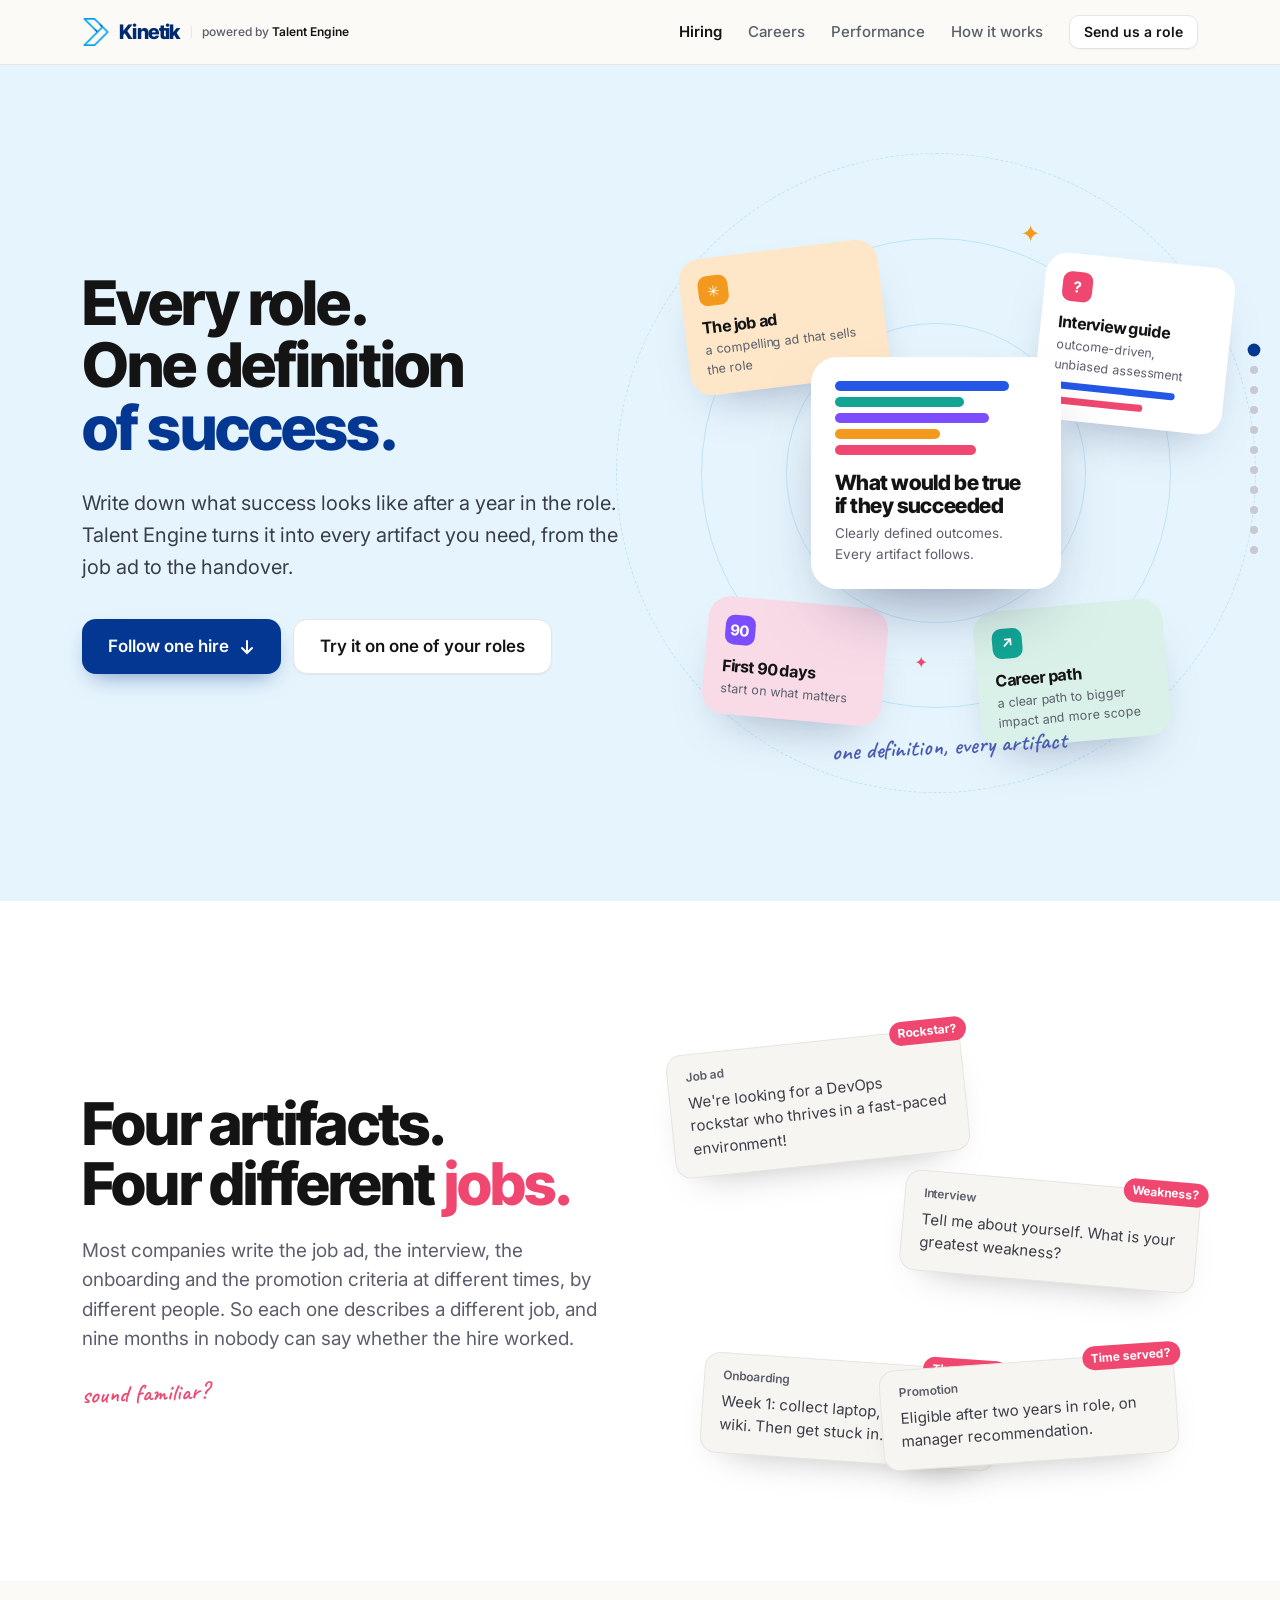
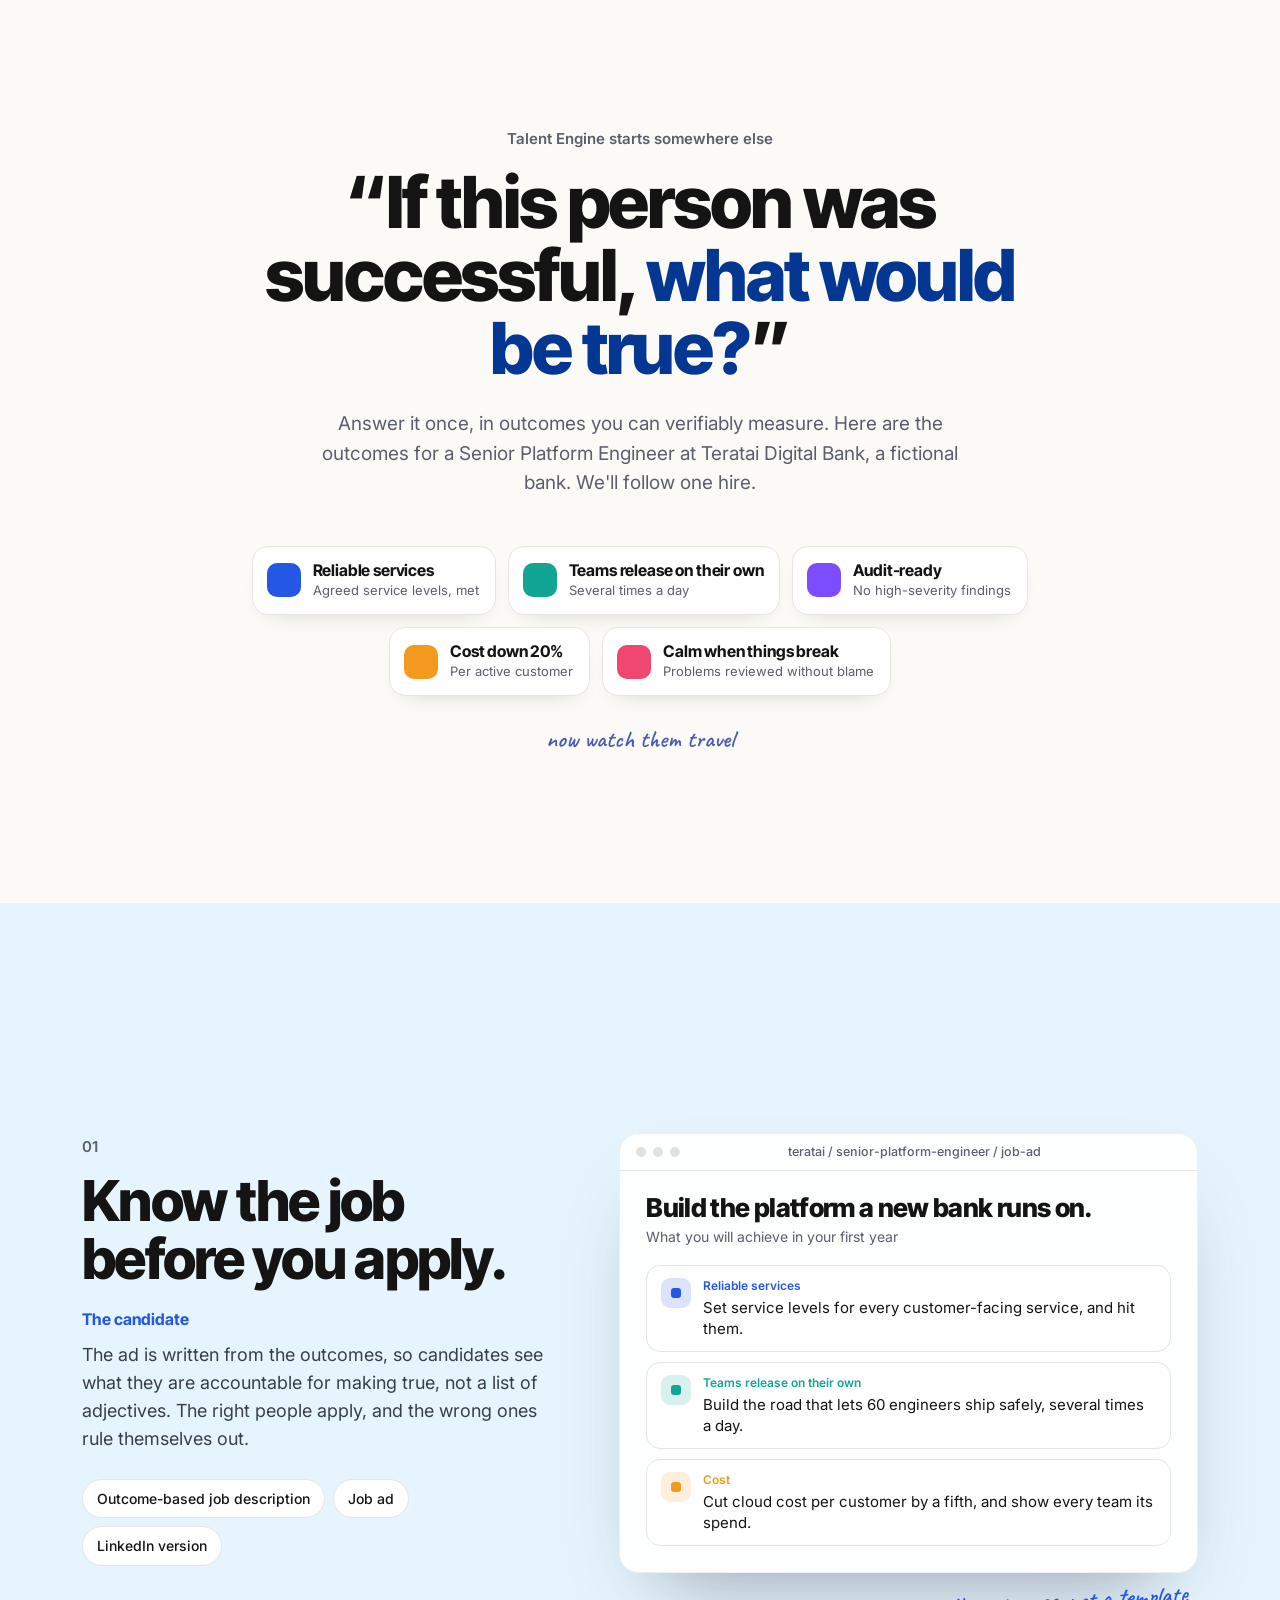
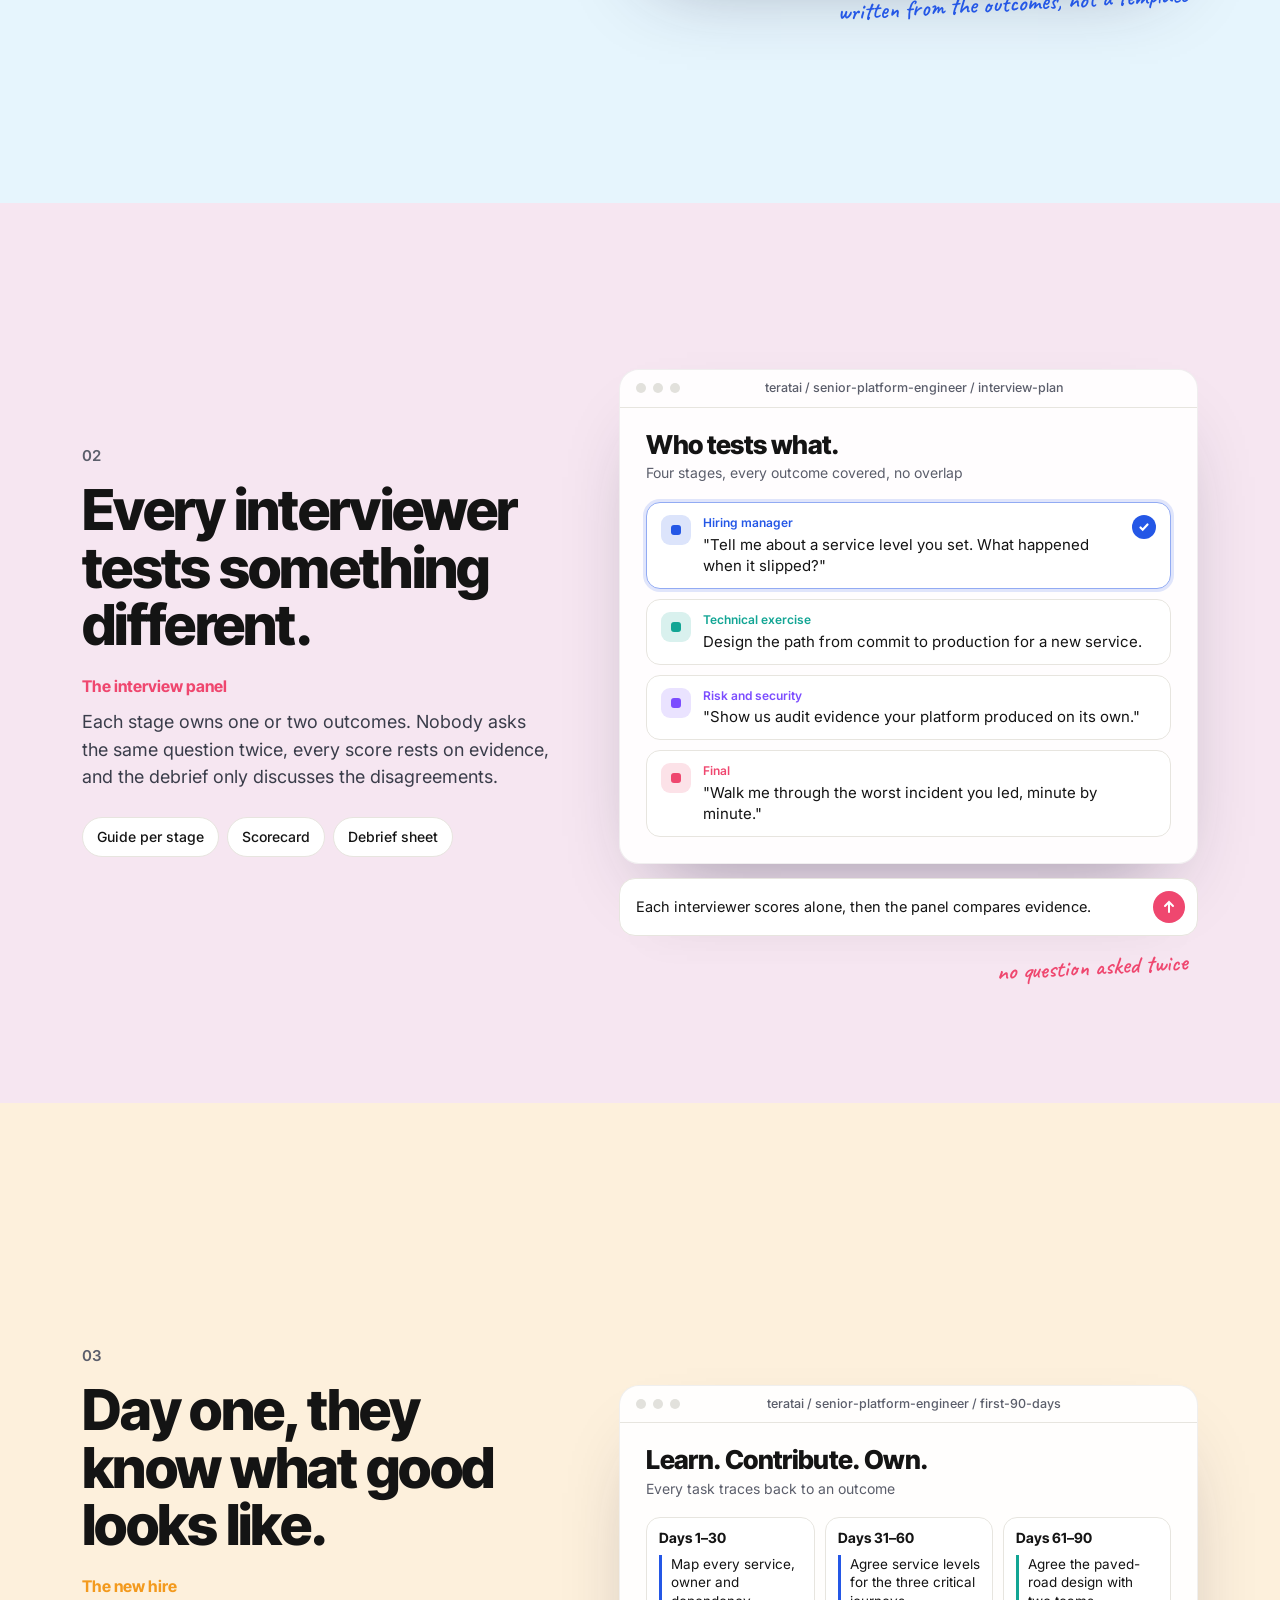
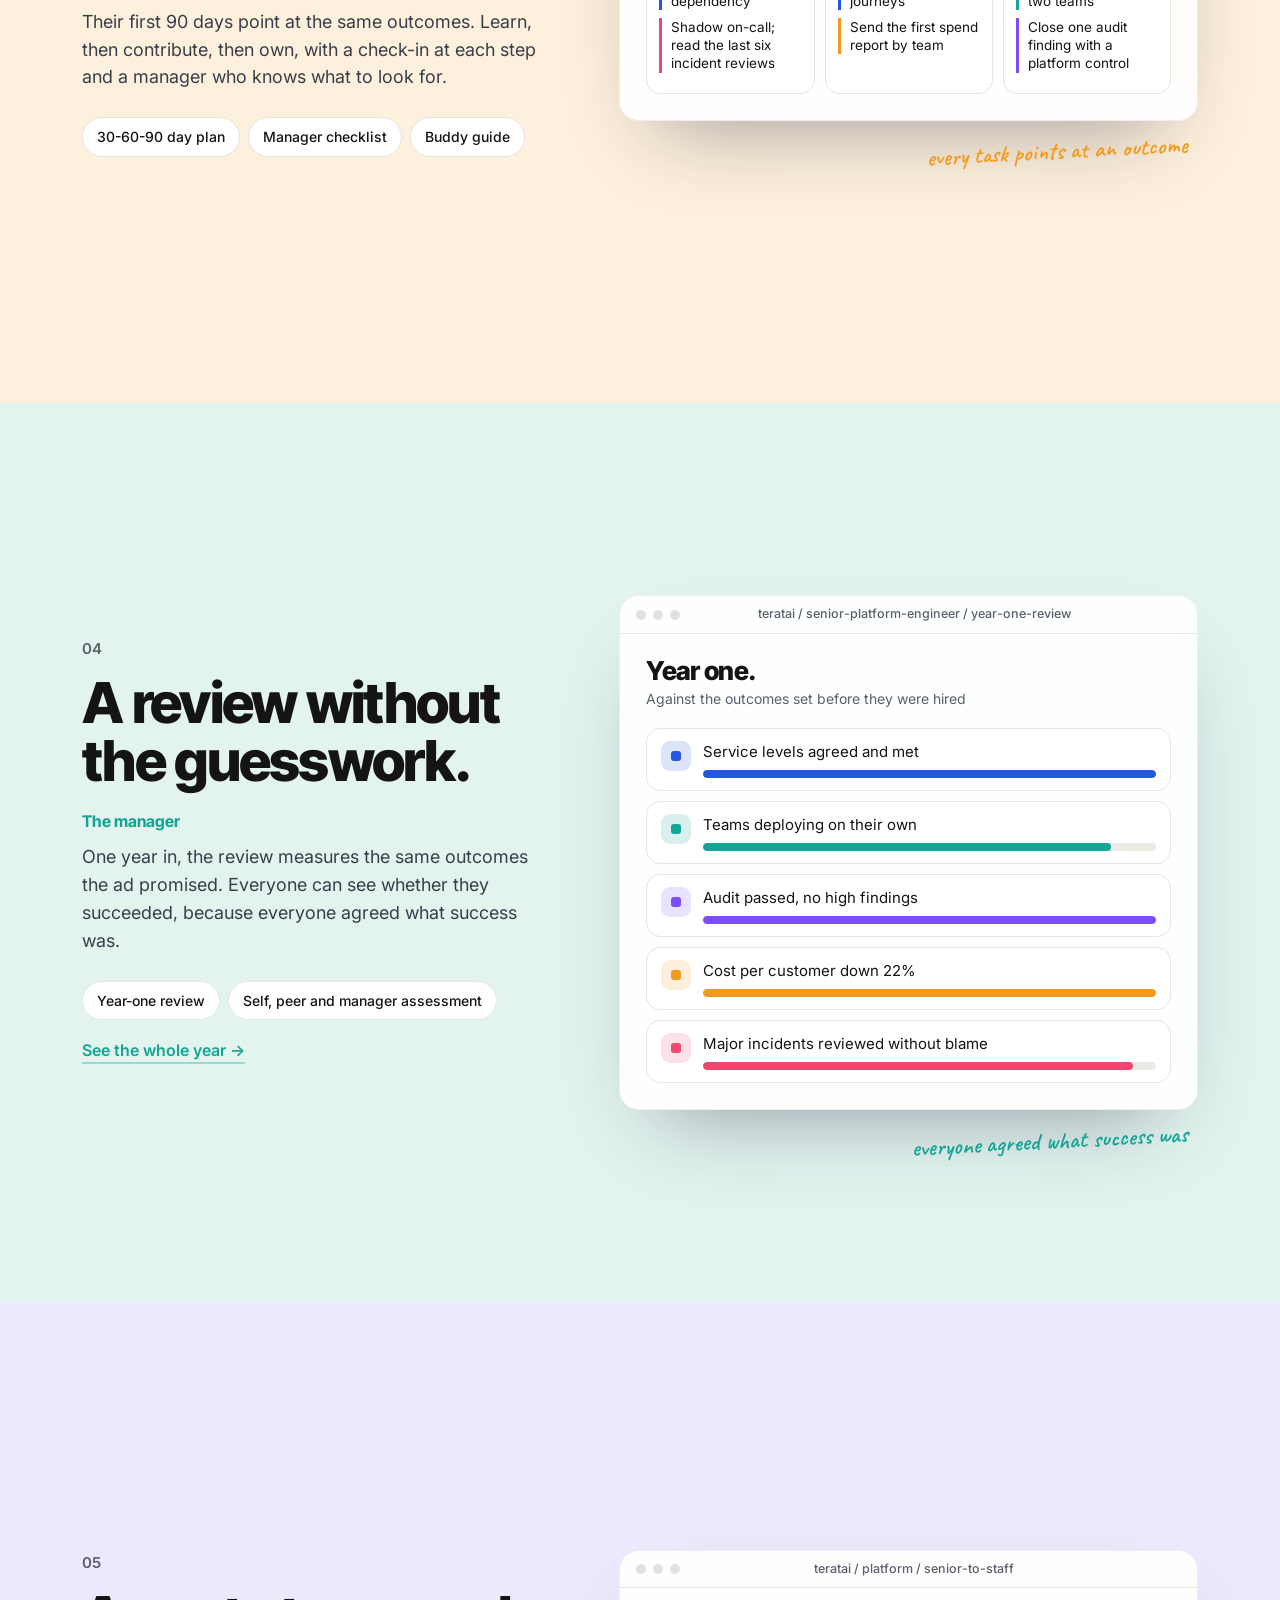
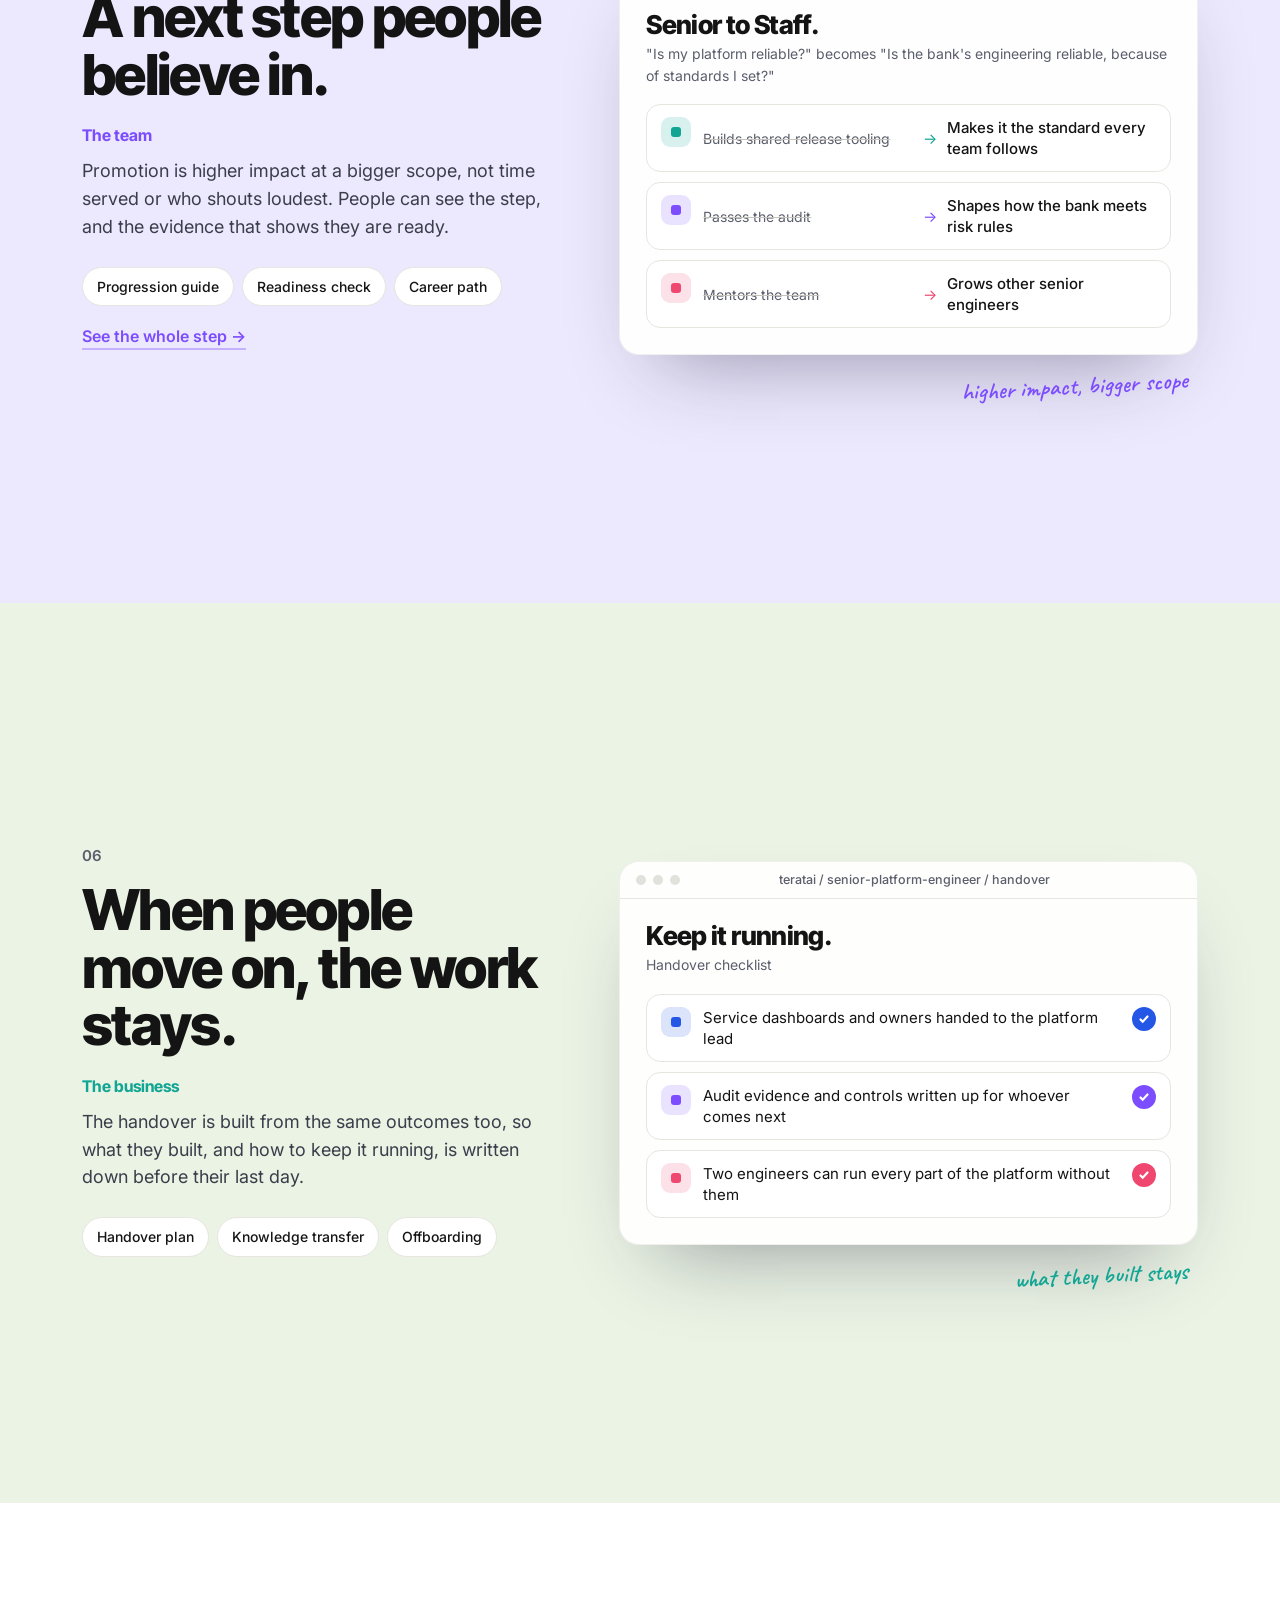
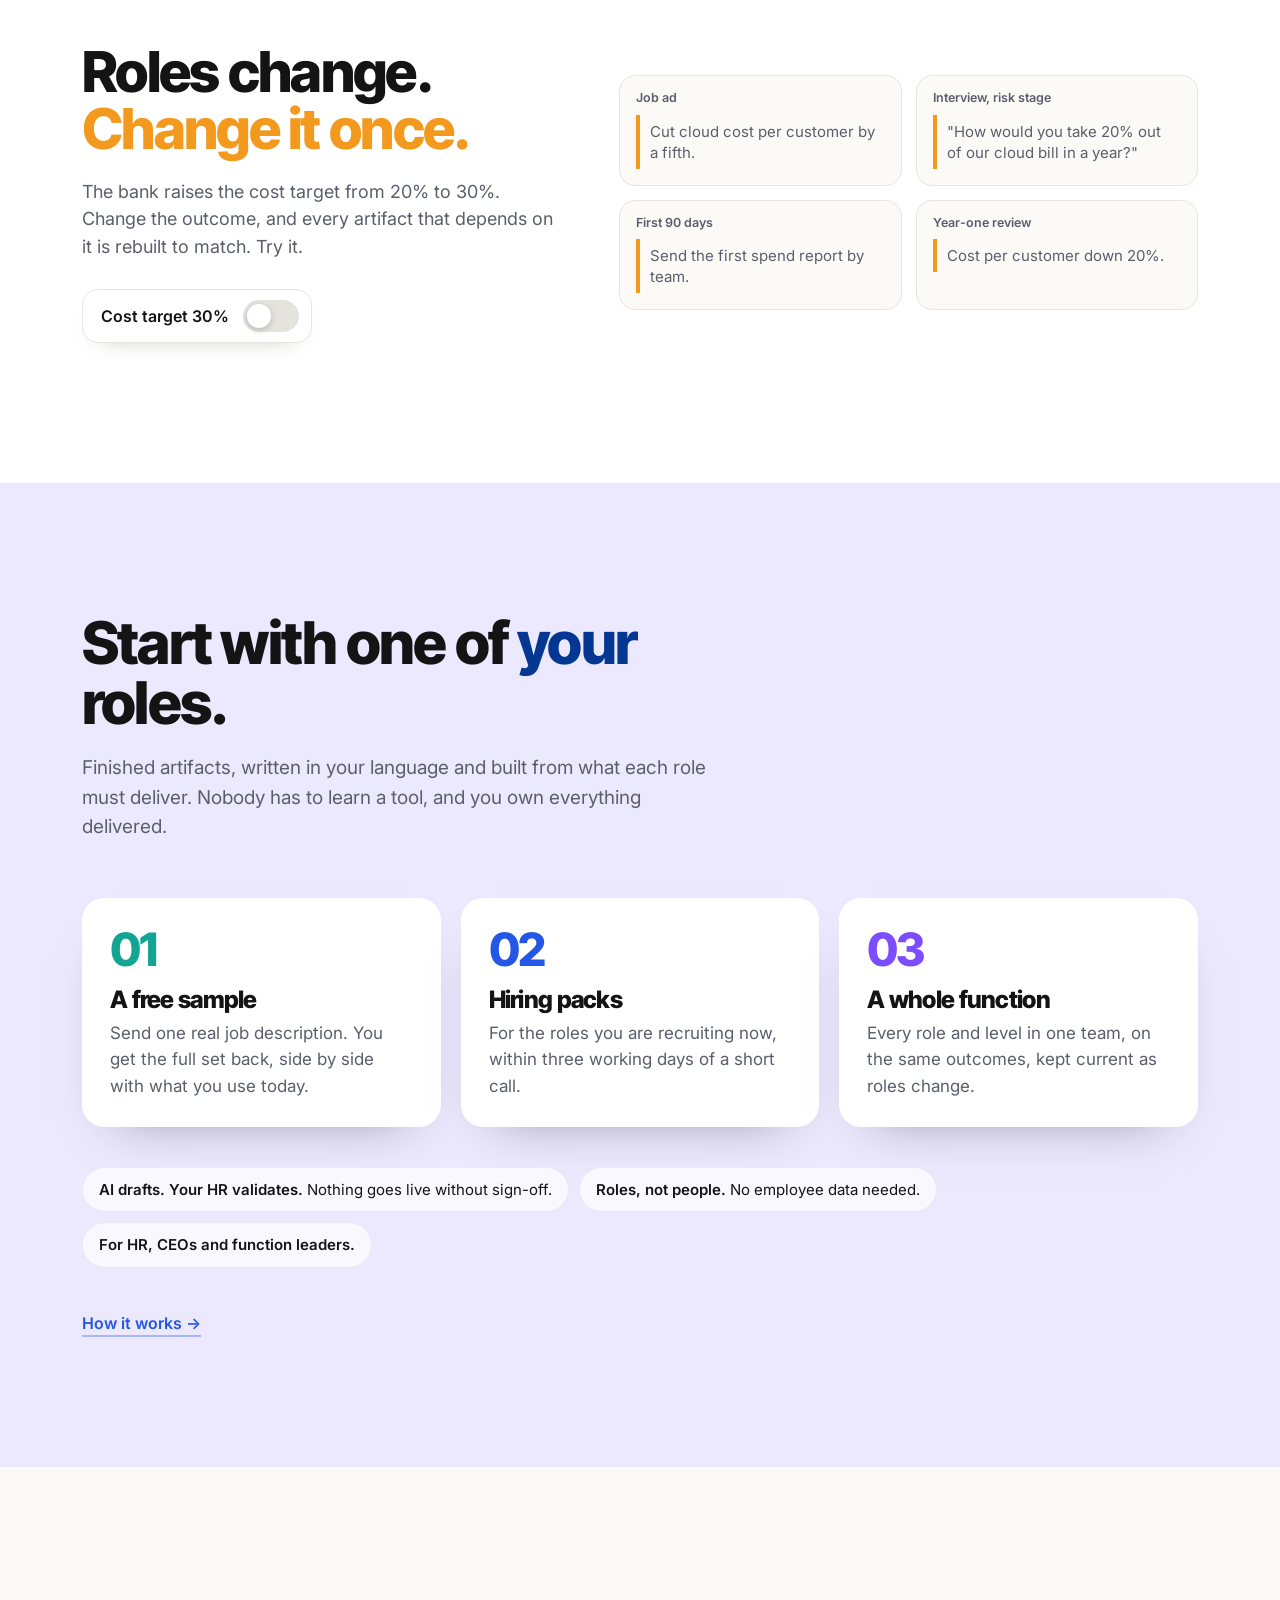
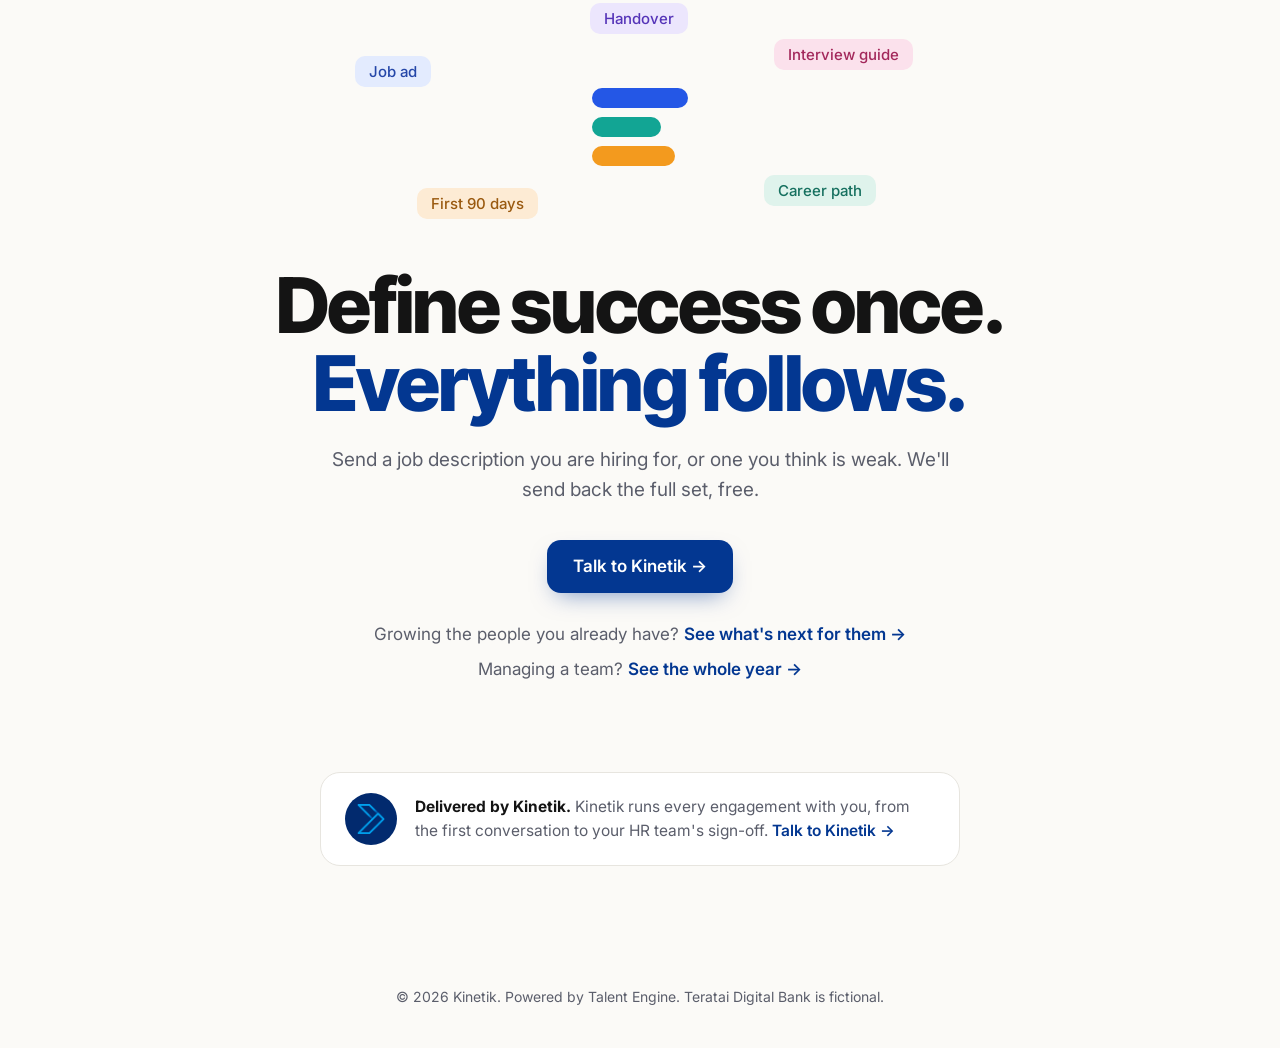
==== index.html @ 992e5770 "Kinetik-branded Talent Engine site, generated from talent-engine-site 9101ffa Co-Authored-By: Claude" ====
<!doctype html>
<html lang="en">
<head>
<meta charset="utf-8">
<meta name="viewport" content="width=device-width, initial-scale=1">
<title>Kinetik · Talent Engine</title>
<meta name="description" content="Write down what success looks like in a role once. Talent Engine builds the job ad, interview guides, onboarding plan, reviews, career path and handover from it.">
<meta property="og:title" content="Kinetik — every role, one definition of success">
<meta property="og:description" content="Write down what success looks like once. Every hiring and career artifact follows from it.">
<meta property="og:url" content="https://kinetik.talent-engine.app/">
<meta property="og:type" content="website">
<link rel="icon" href="kinetik-logo.png">
<link rel="preconnect" href="https://fonts.googleapis.com">
<link rel="preconnect" href="https://fonts.gstatic.com" crossorigin>
<link href="https://fonts.googleapis.com/css2?family=Inter+Tight:wght@700;800&family=Inter:wght@400;500;600&family=Caveat:wght@500;600&display=swap" rel="stylesheet">
<link rel="stylesheet" href="site.css">
<link rel="stylesheet" href="kinetik.css">
<meta name="robots" content="noindex">
</head>
<body>

<header class="bar">
  <div class="wrap">
    <a class="logo kt" href="index.html"><img src="kinetik-logo.png" alt="" width="28" height="28"><span class="lt">Kinetik</span><span class="pw">powered by <b>Talent Engine</b></span></a>
    <nav><a href="index.html" aria-current="page" class="here">Hiring</a><a href="careers.html">Careers</a><a href="performance.html">Performance</a><a href="how-it-works.html">How it works</a><a class="pill-btn" href="https://www.letsgokinetik.com/contact-us/">Send us a role</a></nav>
  </div>
</header>

<ul class="rail" id="rail" aria-label="Sections">
  <li><a href="#top"><span>Start</span></a></li>
  <li><a href="#problem"><span>The problem</span></a></li>
  <li><a href="#question"><span>The question</span></a></li>
  <li class="k1"><a href="#s1"><span>01 Job ad</span></a></li>
  <li class="k5"><a href="#s2"><span>02 Interview</span></a></li>
  <li class="k4"><a href="#s3"><span>03 First 90 days</span></a></li>
  <li class="k2"><a href="#s4"><span>04 Year one</span></a></li>
  <li class="k3"><a href="#s5"><span>05 Promotion</span></a></li>
  <li class="k2"><a href="#s6"><span>06 Handover</span></a></li>
  <li class="k4"><a href="#change"><span>Change once</span></a></li>
  <li><a href="#start"><span>How to start</span></a></li>
</ul>

<main>
<section class="hero" id="top">
  <div class="wrap">
    <div>
      <h1 class="h1-home">Every role.<br>One definition<br><span class="blue nw">of success.</span></h1>
      <p class="lines">Write down what success looks like after a year in the role. Talent Engine turns it into every artifact you need, from the job ad to the handover.</p>
      <div class="ctas">
        <a class="btn" href="#journey">Follow one hire <svg width="16" height="16" viewBox="0 0 16 16" fill="none" stroke="currentColor" stroke-width="2" stroke-linecap="round"><path d="M8 2v12M3 9l5 5 5-5"/></svg></a>
        <a class="btn ghost" href="#start">Try it on one of your roles</a>
      </div>
    </div>
    <div class="stage" aria-hidden="true">
      <div class="ring r3"></div><div class="ring r2"></div><div class="ring r1"></div>
      <div class="tile t1"><div class="ic" style="background:#f39a1e">✳</div><b>The job ad</b><small>a compelling ad that sells the role</small></div>
      <div class="tile t2"><div class="ic" style="background:#ef476f">?</div><b>Interview guide</b><small>outcome-driven, unbiased assessment</small><i class="k1" style="width:80%"></i><i class="k5" style="width:60%"></i></div>
      <div class="tile t3"><div class="ic" style="background:#7c4dff">90</div><b>First 90 days</b><small>start on what matters</small></div>
      <div class="tile t4"><div class="ic" style="background:#12a594">↗</div><b>Career path</b><small>a clear path to bigger impact and more scope</small></div>
      <div class="core">
        <div class="mark"><i class="k1"></i><i class="k2"></i><i class="k3"></i><i class="k4"></i><i class="k5"></i></div>
        <b>What would be true if they succeeded</b>
        <small>Clearly defined outcomes. Every artifact follows.</small>
      </div>
      <span class="spark" style="right:30%;top:4%">✦</span><span class="spark" style="left:46%;bottom:14%;color:var(--c5);font-size:16px">✦</span>
      <span class="note">one definition, every artifact</span>
    </div>
  </div>
</section>

<section class="problem" id="problem">
  <div class="wrap">
    <div>
      <h2>Four artifacts.<br>Four different <span style="color:var(--c5)">jobs.</span></h2>
      <p class="lead">Most companies write the job ad, the interview, the onboarding and the promotion criteria at different times, by different people. So each one describes a different job, and nine months in nobody can say whether the hire worked.</p>
      <span class="note">sound familiar?</span>
    </div>
    <div class="mess reveal" aria-hidden="true">
      <div class="scrap s1"><span class="q">Rockstar?</span><b>Job ad</b><p>We're looking for a DevOps rockstar who thrives in a fast-paced environment!</p></div>
      <div class="scrap s2"><span class="q">Weakness?</span><b>Interview</b><p>Tell me about yourself. What is your greatest weakness?</p></div>
      <div class="scrap s3"><span class="q">Then what?</span><b>Onboarding</b><p>Week 1: collect laptop, read the wiki. Then get stuck in.</p></div>
      <div class="scrap s4"><span class="q">Time served?</span><b>Promotion</b><p>Eligible after two years in role, on manager recommendation.</p></div>
    </div>
  </div>
</section>

<section class="question" id="question">
  <div class="wrap">
    <p class="eyebrow">Talent Engine starts somewhere else</p>
    <h2>“If this person was successful, <span class="blue">what would be true?</span>”</h2>
    <p>Answer it once, in outcomes you can verifiably measure. Here are the outcomes for a Senior Platform Engineer at Teratai Digital Bank, a fictional bank. We'll follow one hire.</p>
    <ul class="outs reveal">
      <li class="out k1"><span class="dot"></span><span><b>Reliable services</b><small>Agreed service levels, met</small></span></li>
      <li class="out k2"><span class="dot"></span><span><b>Teams release on their own</b><small>Several times a day</small></span></li>
      <li class="out k3"><span class="dot"></span><span><b>Audit-ready</b><small>No high-severity findings</small></span></li>
      <li class="out k4"><span class="dot"></span><span><b>Cost down 20%</b><small>Per active customer</small></span></li>
      <li class="out k5"><span class="dot"></span><span><b>Calm when things break</b><small>Problems reviewed without blame</small></span></li>
    </ul>
    <span class="note">now watch them travel</span>
  </div>
</section>

<div id="journey">

<section class="step k1" id="s1" style="--pb:var(--p1)">
  <div class="wrap">
    <div>
      <div class="num">01</div>
      <h2>Know the job before you apply.</h2>
      <span class="who">The candidate</span>
      <p class="copy">The ad is written from the outcomes, so candidates see what they are accountable for making true, not a list of adjectives. The right people apply, and the wrong ones rule themselves out.</p>
      <ul class="tags"><li>Outcome-based job description</li><li>Job ad</li><li>LinkedIn version</li></ul>
    </div>
    <div class="mockcol">
      <div class="win">
        <div class="chrome"><i></i><i></i><i></i><span>teratai / senior-platform-engineer / job-ad</span></div>
        <div class="body">
          <h3>Build the platform a new bank runs on.</h3>
          <p class="sub">What you will achieve in your first year</p>
          <ul class="rows">
            <li class="row k1"><span class="tag"></span><span class="t"><small>Reliable services</small>Set service levels for every customer-facing service, and hit them.</span></li>
            <li class="row k2"><span class="tag"></span><span class="t"><small>Teams release on their own</small>Build the road that lets 60 engineers ship safely, several times a day.</span></li>
            <li class="row k4"><span class="tag"></span><span class="t"><small>Cost</small>Cut cloud cost per customer by <span class="was">a fifth</span><span class="alt">a third</span>, and show every team its spend.</span></li>
          </ul>
        </div>
      </div>
      <span class="note">written from the outcomes, not a template</span>
    </div>
  </div>
</section>

<section class="step k5" id="s2" style="--pb:var(--p3)">
  <div class="wrap">
    <div>
      <div class="num">02</div>
      <h2>Every interviewer tests something different.</h2>
      <span class="who">The interview panel</span>
      <p class="copy">Each stage owns one or two outcomes. Nobody asks the same question twice, every score rests on evidence, and the debrief only discusses the disagreements.</p>
      <ul class="tags"><li>Guide per stage</li><li>Scorecard</li><li>Debrief sheet</li></ul>
    </div>
    <div class="mockcol">
      <div class="win">
        <div class="chrome"><i></i><i></i><i></i><span>teratai / senior-platform-engineer / interview-plan</span></div>
        <div class="body">
          <h3>Who tests what.</h3>
          <p class="sub">Four stages, every outcome covered, no overlap</p>
          <ul class="rows">
            <li class="row k1 sel"><span class="tag"></span><span class="t"><small>Hiring manager</small>"Tell me about a service level you set. What happened when it slipped?"</span><span class="ok"><svg width="12" height="12" viewBox="0 0 12 12" fill="none" stroke="#fff" stroke-width="2.2" stroke-linecap="round"><path d="M2.5 6.5l2.2 2.2L9.5 3.5"/></svg></span></li>
            <li class="row k2"><span class="tag"></span><span class="t"><small>Technical exercise</small>Design the path from commit to production for a new service.</span></li>
            <li class="row k3"><span class="tag"></span><span class="t"><small>Risk and security</small>"Show us audit evidence your platform produced on its own."</span></li>
            <li class="row k5"><span class="tag"></span><span class="t"><small>Final</small>"Walk me through the worst incident you led, minute by minute."</span></li>
          </ul>
        </div>
      </div>
      <div class="prompt k5"><span>Each interviewer scores alone, then the panel compares evidence.</span><span class="send"><svg width="14" height="14" viewBox="0 0 14 14" fill="none" stroke="#fff" stroke-width="2" stroke-linecap="round"><path d="M7 12V2M3 6l4-4 4 4"/></svg></span></div>
      <span class="note">no question asked twice</span>
    </div>
  </div>
</section>

<section class="step k4" id="s3" style="--pb:var(--p4)">
  <div class="wrap">
    <div>
      <div class="num">03</div>
      <h2>Day one, they know what good looks like.</h2>
      <span class="who">The new hire</span>
      <p class="copy">Their first 90 days point at the same outcomes. Learn, then contribute, then own, with a check-in at each step and a manager who knows what to look for.</p>
      <ul class="tags"><li>30-60-90 day plan</li><li>Manager checklist</li><li>Buddy guide</li></ul>
    </div>
    <div class="mockcol">
      <div class="win">
        <div class="chrome"><i></i><i></i><i></i><span>teratai / senior-platform-engineer / first-90-days</span></div>
        <div class="body">
          <h3>Learn. Contribute. Own.</h3>
          <p class="sub">Every task traces back to an outcome</p>
          <div class="cols">
            <div class="col"><b>Days 1–30</b><p class="k1">Map every service, owner and dependency</p><p class="k5">Shadow on-call; read the last six incident reviews</p></div>
            <div class="col"><b>Days 31–60</b><p class="k1">Agree service levels for the three critical journeys</p><p class="k4">Send the first spend report by team<span class="alt">, against the 30% target</span></p></div>
            <div class="col"><b>Days 61–90</b><p class="k2">Agree the paved-road design with two teams</p><p class="k3">Close one audit finding with a platform control</p></div>
          </div>
        </div>
      </div>
      <span class="note">every task points at an outcome</span>
    </div>
  </div>
</section>

<section class="step k2" id="s4" style="--pb:var(--p2)">
  <div class="wrap">
    <div>
      <div class="num">04</div>
      <h2>A review without the guesswork.</h2>
      <span class="who">The manager</span>
      <p class="copy">One year in, the review measures the same outcomes the ad promised. Everyone can see whether they succeeded, because everyone agreed what success was.</p>
      <ul class="tags"><li>Year-one review</li><li>Self, peer and manager assessment</li></ul>
      <a class="more" href="performance.html">See the whole year →</a>
    </div>
    <div class="mockcol">
      <div class="win">
        <div class="chrome"><i></i><i></i><i></i><span>teratai / senior-platform-engineer / year-one-review</span></div>
        <div class="body">
          <h3>Year one.</h3>
          <p class="sub">Against the outcomes set before they were hired</p>
          <ul class="rows">
            <li class="row k1"><span class="tag"></span><span class="t">Service levels agreed and met<div class="bar2"><i style="--w:100%"></i></div></span></li>
            <li class="row k2"><span class="tag"></span><span class="t">Teams deploying on their own<div class="bar2"><i style="--w:90%"></i></div></span></li>
            <li class="row k3"><span class="tag"></span><span class="t">Audit passed, no high findings<div class="bar2"><i style="--w:100%"></i></div></span></li>
            <li class="row k4"><span class="tag"></span><span class="t">Cost per customer down 22%<span class="alt"> (new target 30%)</span><div class="bar2"><i style="--w:100%"></i></div></span></li>
            <li class="row k5"><span class="tag"></span><span class="t">Major incidents reviewed without blame<div class="bar2"><i style="--w:95%"></i></div></span></li>
          </ul>
        </div>
      </div>
      <span class="note">everyone agreed what success was</span>
    </div>
  </div>
</section>

<section class="step k3" id="s5" style="--pb:var(--p5)">
  <div class="wrap">
    <div>
      <div class="num">05</div>
      <h2>A next step people believe in.</h2>
      <span class="who">The team</span>
      <p class="copy">Promotion is higher impact at a bigger scope, not time served or who shouts loudest. People can see the step, and the evidence that shows they are ready.</p>
      <ul class="tags"><li>Progression guide</li><li>Readiness check</li><li>Career path</li></ul>
      <a class="more" href="careers.html">See the whole step →</a>
    </div>
    <div class="mockcol">
      <div class="win">
        <div class="chrome"><i></i><i></i><i></i><span>teratai / platform / senior-to-staff</span></div>
        <div class="body">
          <h3>Senior to Staff.</h3>
          <p class="sub">"Is my platform reliable?" becomes "Is the bank's engineering reliable, because of standards I set?"</p>
          <ul class="rows">
            <li class="row k2"><span class="tag"></span><span class="t vs"><span class="from">Builds shared release tooling</span><span class="arrow">→</span><span class="to">Makes it the standard every team follows</span></span></li>
            <li class="row k3"><span class="tag"></span><span class="t vs"><span class="from">Passes the audit</span><span class="arrow">→</span><span class="to">Shapes how the bank meets risk rules</span></span></li>
            <li class="row k5"><span class="tag"></span><span class="t vs"><span class="from">Mentors the team</span><span class="arrow">→</span><span class="to">Grows other senior engineers</span></span></li>
          </ul>
        </div>
      </div>
      <span class="note">higher impact, bigger scope</span>
    </div>
  </div>
</section>

<section class="step k2" id="s6" style="--pb:var(--p6)">
  <div class="wrap">
    <div>
      <div class="num">06</div>
      <h2>When people move on, the work stays.</h2>
      <span class="who">The business</span>
      <p class="copy">The handover is built from the same outcomes too, so what they built, and how to keep it running, is written down before their last day.</p>
      <ul class="tags"><li>Handover plan</li><li>Knowledge transfer</li><li>Offboarding</li></ul>
    </div>
    <div class="mockcol">
      <div class="win">
        <div class="chrome"><i></i><i></i><i></i><span>teratai / senior-platform-engineer / handover</span></div>
        <div class="body">
          <h3>Keep it running.</h3>
          <p class="sub">Handover checklist</p>
          <ul class="rows">
            <li class="row k1"><span class="tag"></span><span class="t">Service dashboards and owners handed to the platform lead</span><span class="ok"><svg width="12" height="12" viewBox="0 0 12 12" fill="none" stroke="#fff" stroke-width="2.2" stroke-linecap="round"><path d="M2.5 6.5l2.2 2.2L9.5 3.5"/></svg></span></li>
            <li class="row k3"><span class="tag"></span><span class="t">Audit evidence and controls written up for whoever comes next</span><span class="ok"><svg width="12" height="12" viewBox="0 0 12 12" fill="none" stroke="#fff" stroke-width="2.2" stroke-linecap="round"><path d="M2.5 6.5l2.2 2.2L9.5 3.5"/></svg></span></li>
            <li class="row k5"><span class="tag"></span><span class="t">Two engineers can run every part of the platform without them</span><span class="ok"><svg width="12" height="12" viewBox="0 0 12 12" fill="none" stroke="#fff" stroke-width="2.2" stroke-linecap="round"><path d="M2.5 6.5l2.2 2.2L9.5 3.5"/></svg></span></li>
          </ul>
        </div>
      </div>
      <span class="note">what they built stays</span>
    </div>
  </div>
</section>
</div>

<section class="change" id="change">
  <div class="wrap">
    <div>
      <h2>Roles change. <span style="color:var(--c4)">Change it once.</span></h2>
      <p>The bank raises the cost target from 20% to 30%. Change the outcome, and every artifact that depends on it is rebuilt to match. Try it.</p>
      <button class="switch" type="button" id="switch" aria-pressed="false">Cost target 30% <span class="knob"></span></button>
    </div>
    <div class="minis" aria-live="polite">
      <div class="mini"><b>Job ad</b><p>Cut cloud cost per customer by <span class="was">a fifth</span><span class="alt">a third</span>.</p></div>
      <div class="mini"><b>Interview, risk stage</b><p>"How would you take <span class="was">20%</span><span class="alt">30%</span> out of our cloud bill in a year?"</p></div>
      <div class="mini"><b>First 90 days</b><p>Send the first spend report by team<span class="alt">, against the 30% target</span>.</p></div>
      <div class="mini"><b>Year-one review</b><p>Cost per customer down <span class="was">20%</span><span class="alt">30%</span>.</p></div>
    </div>
  </div>
</section>

<section class="offer" id="start">
  <div class="wrap">
    <h2>Start with one of <span class="blue">your</span> roles.</h2>
    <p class="lead">Finished artifacts, written in your language and built from what each role must deliver. Nobody has to learn a tool, and you own everything delivered.</p>
    <ol class="steps3">
      <li class="k2"><div class="n">01</div><h3>A free sample</h3><p>Send one real job description. You get the full set back, side by side with what you use today.</p></li>
      <li class="k1"><div class="n">02</div><h3>Hiring packs</h3><p>For the roles you are recruiting now, within three working days of a short call.</p></li>
      <li class="k3"><div class="n">03</div><h3>A whole function</h3><p>Every role and level in one team, on the same outcomes, kept current as roles change.</p></li>
    </ol>
    <ul class="promise">
      <li><b>AI drafts. Your HR validates.</b> Nothing goes live without sign-off.</li>
      <li><b>Roles, not people.</b> No employee data needed.</li>
      <li><b>For HR, CEOs and function leaders.</b></li>
    </ul>
    <a class="more k1" href="how-it-works.html">How it works →</a>
  </div>
</section>

<section class="close">
  <div class="wrap">
    <div class="cloud" aria-hidden="true">
      <span class="chipf f1">Job ad</span><span class="chipf f2">Interview guide</span><span class="chipf f3">First 90 days</span><span class="chipf f4">Career path</span><span class="chipf f5">Handover</span>
      <div class="logo-big"><i class="k1" style="width:100%"></i><i class="k2" style="width:72%"></i><i class="k4" style="width:86%"></i></div>
    </div>
    <h2>Define success once.<br><span class="blue">Everything follows.</span></h2>
    <p>Send a job description you are hiring for, or one you think is weak. We'll send back the full set, free.</p>
    <div class="ctas"><a class="btn" href="https://www.letsgokinetik.com/contact-us/">Talk to Kinetik →</a></div>
    <p class="cross">Growing the people you already have? <a href="careers.html">See what's next for them →</a></p>
    <p class="cross" style="margin-top:8px!important">Managing a team? <a href="performance.html">See the whole year →</a></p>
    <div class="byline kt-close"><span class="av" aria-hidden="true"><img src="kinetik-logo.png" alt=""></span><p><b>Delivered by Kinetik.</b> Kinetik runs every engagement with you, from the first conversation to your HR team's sign-off. <a href="https://www.letsgokinetik.com/contact-us/">Talk to Kinetik →</a></p></div>
  </div>
</section>
</main>
<footer>© 2026 Kinetik. Powered by Talent Engine. Teratai Digital Bank is fictional.</footer>

<script src="site.js"></script>
</body>
</html>
---- site.css ----
:root{
  --bg:#fbfaf7; --ink:#141414; --soft:#5b5e6b; --line:#e7e5df; --white:#fff;
  --blue:#2457e6;
  --c1:#2457e6; --c2:#12a594; --c3:#7c4dff; --c4:#f39a1e; --c5:#ef476f;
  --p1:#e8eefe; --p2:#e3f4ef; --p3:#f6e6f1; --p4:#fdf0dc; --p5:#ece8fd; --p6:#eaf3e4;
  --display:"Inter Tight",system-ui,sans-serif;
  --sans:"Inter",system-ui,-apple-system,"Segoe UI",sans-serif;
  --hand:"Caveat",cursive;
  --ease:cubic-bezier(.2,.8,.2,1);
}
*{box-sizing:border-box}
html{-webkit-text-size-adjust:100%;scroll-behavior:smooth}
body{margin:0;background:var(--bg);color:var(--ink);font:400 17px/1.55 var(--sans)}
a{color:inherit}
:focus-visible{outline:3px solid var(--blue);outline-offset:3px;border-radius:6px}
.wrap{max-width:1180px;margin:0 auto;padding:0 32px}
h1,h2,h3{font-family:var(--display);margin:0;letter-spacing:-.03em;line-height:1.02}
.k1{--k:var(--c1)}.k2{--k:var(--c2)}.k3{--k:var(--c3)}.k4{--k:var(--c4)}.k5{--k:var(--c5)}
.blue{color:var(--blue)}

.bar{position:sticky;top:0;z-index:20;background:color-mix(in srgb,var(--bg) 86%,transparent);backdrop-filter:blur(10px);-webkit-backdrop-filter:blur(10px);border-bottom:1px solid var(--line)}
.bar .wrap{display:flex;align-items:center;justify-content:space-between;height:64px}
.logo{display:flex;align-items:center;gap:10px;font:800 20px/1 var(--display);letter-spacing:-.03em;text-decoration:none}
.logo svg{width:28px;height:28px}
.bar nav{display:flex;gap:26px;align-items:center;font-size:15px;font-weight:500}
.bar nav a{text-decoration:none;color:var(--soft)}
.bar nav a:hover{color:var(--ink)}
.pill-btn{display:inline-flex;align-items:center;gap:8px;border:1px solid var(--line);background:#fff;border-radius:10px;padding:9px 14px;font:600 14px/1 var(--sans);color:var(--ink)!important;text-decoration:none;box-shadow:0 1px 2px rgba(0,0,0,.04)}
.btn{display:inline-flex;align-items:center;gap:10px;background:var(--blue);color:#fff;text-decoration:none;font:600 17px/1 var(--sans);padding:18px 26px;border-radius:14px;box-shadow:0 10px 24px -10px rgba(36,87,230,.6);border:0;cursor:pointer}
.btn.ghost{background:#fff;color:var(--ink);box-shadow:0 1px 2px rgba(0,0,0,.06);border:1px solid var(--line)}

.hero{background:var(--p1);position:relative;overflow:hidden}
.hero .wrap{display:grid;grid-template-columns:1.05fr 1fr;gap:40px;align-items:center;min-height:calc(100vh - 64px);padding-top:40px;padding-bottom:60px}
.hero h1{font-size:clamp(46px,6.4vw,92px);font-weight:800}
.hero .lines{font-size:20px;color:#3a3d4a;margin:28px 0 36px;line-height:1.6}
.hero .ctas{display:flex;gap:12px;flex-wrap:wrap}
.stage{position:relative;height:560px}
.ring{position:absolute;left:50%;top:50%;border:1.5px solid #c9d4f6;border-radius:50%;transform:translate(-50%,-50%)}
.ring.r1{width:300px;height:300px}.ring.r2{width:470px;height:470px}.ring.r3{width:640px;height:640px;border-style:dashed}
.tile{position:absolute;background:#fff;border-radius:22px;box-shadow:0 24px 50px -24px rgba(20,30,80,.35);padding:18px 18px 16px;animation:float 6s ease-in-out infinite}
.tile .ic{width:30px;height:30px;border-radius:9px;display:grid;place-items:center;margin-bottom:12px;color:#fff;font:700 15px/1 var(--display)}
.tile b{display:block;font:700 16px/1.2 var(--display);letter-spacing:-.01em}
.tile small{display:block;color:var(--soft);font-size:12.5px;margin-top:3px}
.tile i{display:block;height:7px;border-radius:4px;margin-top:8px;background:var(--k)}
.t1{left:2%;top:10%;width:200px;background:#fde7c8;transform:rotate(-7deg);--r:-7deg}
.t2{right:-6%;top:12%;width:190px;transform:rotate(6deg);--r:6deg;animation-delay:-2s}
.t3{left:6%;bottom:6%;width:180px;background:#f9dbe8;transform:rotate(5deg);--r:5deg;animation-delay:-4s}
.t4{right:6%;bottom:2%;width:190px;background:#d9f1e8;transform:rotate(-5deg);--r:-5deg;animation-delay:-1s}
.core{position:absolute;left:50%;top:50%;width:250px;transform:translate(-50%,-50%);background:#fff;border-radius:26px;padding:24px;box-shadow:0 34px 70px -30px rgba(20,30,80,.5);text-align:left;z-index:2}
.core .mark{display:flex;flex-direction:column;gap:6px;margin-bottom:16px}
.core .mark i{height:10px;border-radius:5px;background:var(--k);transform-origin:0 50%;animation:grow 1s var(--ease) both}
.core .mark i:nth-child(1){width:86%;animation-delay:.3s}.core .mark i:nth-child(2){width:64%;animation-delay:.42s}.core .mark i:nth-child(3){width:76%;animation-delay:.54s}.core .mark i:nth-child(4){width:52%;animation-delay:.66s}.core .mark i:nth-child(5){width:70%;animation-delay:.78s}
.core b{display:block;font:800 21px/1.1 var(--display);letter-spacing:-.02em}
.core small{display:block;color:var(--soft);font-size:13.5px;margin-top:6px}
.note{font:600 24px/1.1 var(--hand);color:#4b5bb5;position:absolute;white-space:nowrap}
.hero .note{left:30%;bottom:-6px;transform:rotate(-3deg)}
.spark{position:absolute;color:var(--c4);font-size:24px}
@keyframes float{0%,100%{transform:translateY(0) rotate(var(--r))}50%{transform:translateY(-12px) rotate(var(--r))}}
@keyframes grow{from{transform:scaleX(0)}to{transform:scaleX(1)}}
.hero h1,.hero .lines,.hero .ctas{animation:rise .9s var(--ease) both}
.hero .lines{animation-delay:.1s}.hero .ctas{animation-delay:.2s}
.stage{animation:rise 1s var(--ease) .15s both}
@keyframes rise{from{opacity:0;transform:translateY(24px)}to{opacity:1;transform:none}}

.rail{position:fixed;right:22px;top:50%;transform:translateY(-50%);z-index:15;display:flex;flex-direction:column;gap:12px;list-style:none;margin:0;padding:0}
.rail a{display:block;width:8px;height:8px;border-radius:50%;background:#c8c9d2;transition:transform .3s var(--ease),background .3s ease}
.rail a.on{background:var(--k,var(--blue));transform:scale(1.6)}
.rail a span{position:absolute;right:20px;top:50%;transform:translateY(-50%);white-space:nowrap;font:600 12px/1 var(--sans);background:var(--ink);color:#fff;padding:6px 8px;border-radius:6px;opacity:0;pointer-events:none;transition:opacity .2s}
.rail li{position:relative}
.rail a:hover span,.rail a:focus-visible span{opacity:1}

.problem{padding:140px 0 120px;background:#fff}
.problem .wrap{display:grid;grid-template-columns:1fr 1fr;gap:60px;align-items:center}
.problem h2{font-size:clamp(38px,4.6vw,64px);font-weight:800}
.problem p.lead{font-size:19px;color:var(--soft);margin:22px 0 0;max-width:28em}
.mess{position:relative;height:420px}
.scrap{position:absolute;width:56%;background:#f6f5f1;border:1px solid var(--line);border-radius:16px;padding:16px 18px;box-shadow:0 18px 40px -26px rgba(0,0,0,.35);transition:transform .9s var(--ease),opacity .6s ease}
.scrap b{display:block;font:600 12px/1 var(--sans);color:var(--soft);margin-bottom:8px}
.scrap p{margin:0;font-size:15px;color:#3b3d48}
.scrap .q{position:absolute;top:-11px;right:-8px;background:var(--c5);color:#fff;font:700 12px/1 var(--sans);padding:6px 9px;border-radius:999px}
.s1{left:0;top:0;transform:rotate(-6deg)}.s2{right:0;top:40px;transform:rotate(5deg)}
.s3{left:4%;bottom:30px;transform:rotate(4deg)}.s4{right:4%;bottom:0;transform:rotate(-4deg)}
.mess:not(.in) .scrap{opacity:0;transform:translateY(40px) rotate(0)}
.mess.in .s2{transition-delay:.12s}.mess.in .s3{transition-delay:.24s}.mess.in .s4{transition-delay:.36s}
.problem .note{position:static;display:inline-block;margin-top:26px;color:var(--c5);transform:rotate(-2deg)}

.question{padding:150px 0;text-align:center;background:var(--bg)}
.question .eyebrow{font:600 15px/1 var(--sans);color:var(--soft);margin:0}
.question h2{font-size:clamp(40px,5.6vw,80px);font-weight:800;max-width:16ch;margin:20px auto 0}
.question p{font-size:19px;color:var(--soft);max-width:34em;margin:24px auto 0}
.outs{display:flex;flex-wrap:wrap;justify-content:center;gap:12px;margin:48px auto 0;max-width:900px;list-style:none;padding:0}
.out{background:#fff;border:1px solid var(--line);border-radius:16px;padding:14px 16px 14px 14px;display:flex;align-items:center;gap:12px;text-align:left;box-shadow:0 10px 24px -18px rgba(0,0,0,.3);opacity:0;transform:translateY(18px) scale(.96);transition:opacity .5s var(--ease),transform .5s var(--ease)}
.out .dot{width:34px;height:34px;border-radius:10px;background:var(--k);flex:none}
.out b{display:block;font:700 16px/1.2 var(--display);letter-spacing:-.01em}
.out small{display:block;color:var(--soft);font-size:13px}
.outs.in .out{opacity:1;transform:none}
.outs.in .out:nth-child(2){transition-delay:.1s}.outs.in .out:nth-child(3){transition-delay:.2s}.outs.in .out:nth-child(4){transition-delay:.3s}.outs.in .out:nth-child(5){transition-delay:.4s}
.question .note{position:static;display:block;margin-top:30px;color:#4b5bb5}

.step{min-height:100vh;display:flex;align-items:center;padding:110px 0;background:var(--pb)}
.step .wrap{display:grid;grid-template-columns:.9fr 1.1fr;gap:64px;align-items:center;width:100%}
.step .num{font:600 15px/1 var(--sans);color:var(--soft);letter-spacing:.02em}
.step h2{font-size:clamp(38px,4.4vw,60px);font-weight:800;margin:18px 0 0}
.step .who{display:block;font:700 16px/1 var(--display);color:var(--k);margin:24px 0 0}
.step p.copy{font-size:18px;color:#3a3d4a;margin:14px 0 0;max-width:30em}
.tags{display:flex;flex-wrap:wrap;gap:8px;margin:26px 0 0;padding:0;list-style:none}
.tags li{background:#fff;border:1px solid var(--line);border-radius:999px;padding:8px 14px;font-size:14px;font-weight:500}
.mockcol{position:relative}
.win{background:rgba(255,255,255,.92);border:1px solid rgba(0,0,0,.06);border-radius:20px;box-shadow:0 40px 80px -40px rgba(30,30,60,.45);overflow:hidden;transform:translateY(40px);opacity:0;transition:transform .9s var(--ease),opacity .6s ease}
.step.in .win{transform:none;opacity:1}
.win .chrome{display:flex;align-items:center;gap:7px;padding:12px 16px;border-bottom:1px solid var(--line);font:500 12.5px/1 var(--sans);color:var(--soft)}
.win .chrome i{width:10px;height:10px;border-radius:50%;background:#e2e1dc}
.win .chrome span{margin:0 auto;transform:translateX(-20px)}
.win .body{padding:24px 26px 26px}
.win h3{font-size:26px;font-weight:800;letter-spacing:-.025em;margin:0 0 4px}
.win .sub{color:var(--soft);font-size:14px;margin:0 0 18px}
.rows{list-style:none;margin:0;padding:0;display:grid;gap:10px}
.row{display:flex;gap:12px;align-items:flex-start;background:#fff;border:1px solid var(--line);border-radius:14px;padding:12px 14px;opacity:0;transform:translateX(20px);transition:opacity .5s var(--ease),transform .5s var(--ease)}
.step.in .row{opacity:1;transform:none}
.step.in .row:nth-child(1){transition-delay:.35s}.step.in .row:nth-child(2){transition-delay:.5s}.step.in .row:nth-child(3){transition-delay:.65s}.step.in .row:nth-child(4){transition-delay:.8s}.step.in .row:nth-child(5){transition-delay:.95s}
.row .tag{flex:none;width:30px;height:30px;border-radius:9px;background:color-mix(in srgb,var(--k) 16%,#fff);display:grid;place-items:center}
.row .tag::before{content:"";width:10px;height:10px;border-radius:3px;background:var(--k)}
.row .t{flex:1;font-size:15px;line-height:1.4}
.row .t small{display:block;color:var(--k);font-weight:600;font-size:12px;margin-bottom:2px}
.row .ok{flex:none;width:24px;height:24px;border-radius:50%;background:var(--k);display:grid;place-items:center;transform:scale(0);transition:transform .4s var(--ease)}
.step.in .row .ok{transform:scale(1);transition-delay:1.2s}
.row.sel{border-color:color-mix(in srgb,var(--k) 50%,#fff);box-shadow:0 0 0 3px color-mix(in srgb,var(--k) 14%,transparent)}
.bar2{height:8px;border-radius:4px;background:#eceae4;margin-top:8px;overflow:hidden}
.bar2 i{display:block;height:100%;width:0;background:var(--k);border-radius:4px;transition:width 1.2s var(--ease) .6s}
.step.in .bar2 i{width:var(--w)}
.cols{display:grid;grid-template-columns:repeat(3,1fr);gap:10px}
.cols .col{background:#fff;border:1px solid var(--line);border-radius:14px;padding:12px}
.cols .col b{display:block;font:700 14px/1.2 var(--display);margin-bottom:8px}
.cols .col p{margin:0 0 8px;font-size:13.5px;line-height:1.35;padding-left:9px;border-left:3px solid var(--k);opacity:0;transition:opacity .5s ease .3s}
.step.in .cols .col p{opacity:1}
.step.in .cols .col:nth-child(2) p{transition-delay:.7s}.step.in .cols .col:nth-child(3) p{transition-delay:1.1s}
.vs{display:grid;grid-template-columns:1fr auto 1fr;gap:10px;align-items:center}
.vs .from{color:var(--soft);font-size:14px;text-decoration:line-through;text-decoration-color:#c5c3bc}
.vs .arrow{color:var(--k)}
.vs .to{font-size:15px;font-weight:500}
.prompt{margin-top:14px;background:#fff;border:1px solid var(--line);border-radius:16px;padding:12px 12px 12px 16px;display:flex;align-items:center;gap:12px;font-size:14.5px;box-shadow:0 18px 40px -28px rgba(0,0,0,.35)}
.prompt .send{margin-left:auto;width:32px;height:32px;border-radius:50%;background:var(--k);display:grid;place-items:center;flex:none}
.mockcol .note{right:10px;bottom:-44px;transform:rotate(-3deg);color:var(--k)}
.alt{display:none}.changed .alt{display:inline}.changed .was{display:none}

.change{padding:140px 0;background:#fff}
.change .wrap{display:grid;grid-template-columns:.9fr 1.1fr;gap:64px;align-items:center}
.change h2{font-size:clamp(38px,4.4vw,60px);font-weight:800}
.change p{font-size:18px;color:var(--soft);margin:20px 0 28px;max-width:28em}
.switch{display:inline-flex;align-items:center;gap:14px;background:#fff;border:1px solid var(--line);border-radius:16px;padding:10px 12px 10px 18px;font:600 16px/1 var(--sans);cursor:pointer;box-shadow:0 10px 24px -18px rgba(0,0,0,.35);color:var(--ink)}
.switch .knob{width:56px;height:32px;border-radius:999px;background:#e5e3dd;position:relative;transition:background .3s ease}
.switch .knob::after{content:"";position:absolute;left:4px;top:4px;width:24px;height:24px;border-radius:50%;background:#fff;box-shadow:0 2px 6px rgba(0,0,0,.2);transition:transform .35s var(--ease)}
.changed .switch .knob{background:var(--c4)}
.changed .switch .knob::after{transform:translateX(24px)}
.minis{display:grid;grid-template-columns:1fr 1fr;gap:14px}
.mini{background:var(--bg);border:1px solid var(--line);border-radius:16px;padding:16px}
.mini b{display:block;font:600 12.5px/1 var(--sans);color:var(--soft);margin-bottom:10px}
.mini p{margin:0;font-size:15px;line-height:1.4;padding:6px 8px 6px 10px;border-left:4px solid var(--c4);border-radius:0 8px 8px 0;transition:background .4s ease}
.changed .mini p{background:#fdebc8;animation:pulse 1s ease 2}
@keyframes pulse{50%{background:#f9d28a}}

.offer{padding:130px 0;background:var(--p5)}
.offer h2{font-size:clamp(38px,4.6vw,64px);font-weight:800;max-width:16ch}
.offer .lead{font-size:19px;color:var(--soft);max-width:34em;margin:20px 0 0}
.steps3{display:grid;grid-template-columns:repeat(3,1fr);gap:20px;margin:56px 0 0;padding:0;list-style:none}
.steps3 li{background:#fff;border-radius:22px;padding:28px;box-shadow:0 24px 50px -36px rgba(30,30,60,.5)}
.steps3 .n{font:800 46px/1 var(--display);color:var(--k);letter-spacing:-.04em}
.steps3 h3{font-size:24px;font-weight:800;margin:16px 0 8px}
.steps3 p{margin:0;color:var(--soft)}
.promise{display:flex;flex-wrap:wrap;gap:10px;margin-top:40px;padding:0;list-style:none}
.promise li{background:rgba(255,255,255,.7);border:1px solid rgba(0,0,0,.06);border-radius:999px;padding:10px 16px;font-size:15px}
.promise b{font-weight:600}

.close{padding:150px 0 70px;text-align:center;background:var(--bg);position:relative;overflow:hidden}
.cloud{position:relative;height:220px;max-width:620px;margin:0 auto}
.cloud .logo-big{position:absolute;left:50%;top:50%;transform:translate(-50%,-50%);display:flex;flex-direction:column;gap:9px;width:96px}
.cloud .logo-big i{display:block;height:20px;border-radius:10px;background:var(--k)}
.chipf{position:absolute;border-radius:10px;padding:8px 14px;font:500 15px/1 var(--sans);animation:float 7s ease-in-out infinite}
.f1{left:4%;top:18%;background:#e3ebfe;color:#2446a8;--r:-4deg}
.f2{right:6%;top:10%;background:#fbe1ec;color:#a3285b;--r:5deg;animation-delay:-2s}
.f3{left:14%;bottom:8%;background:#fdebd4;color:#9a5a10;--r:3deg;animation-delay:-4s}
.f4{right:12%;bottom:14%;background:#dff3ec;color:#16705f;--r:-3deg;animation-delay:-1s}
.f5{left:42%;top:-6%;background:#ece6fd;color:#5534b8;--r:2deg;animation-delay:-3s}
.close h2{font-size:clamp(44px,6vw,86px);font-weight:800;margin-top:30px}
.close p{font-size:19px;color:var(--soft);margin:22px auto 0;max-width:34em}
.close .ctas{display:flex;justify-content:center;gap:12px;flex-wrap:wrap;margin-top:36px}
.byline{margin:90px auto 0;max-width:640px;display:flex;gap:18px;align-items:center;text-align:left;background:#fff;border:1px solid var(--line);border-radius:20px;padding:20px 24px}
.byline .av{width:52px;height:52px;border-radius:50%;background:conic-gradient(var(--c1) 0 20%,var(--c2) 0 40%,var(--c3) 0 60%,var(--c4) 0 80%,var(--c5) 0);flex:none;display:grid;place-items:center}
.byline .av::after{content:"N";width:40px;height:40px;border-radius:50%;background:#fff;display:grid;place-items:center;font:800 18px/1 var(--display)}
.byline p{margin:0;font-size:15.5px;color:var(--soft)}
.byline b{color:var(--ink)}
footer{padding:50px 0 40px;text-align:center;color:var(--soft);font-size:14px}

@media (max-width:960px){
  .hero .wrap,.problem .wrap,.step .wrap,.change .wrap{grid-template-columns:1fr}
  .hero .wrap{min-height:0;padding-top:48px}
  .stage{height:440px}
  .ring.r3{display:none}
  .rail,.bar nav a:not(.pill-btn){display:none}
  .step{min-height:0;padding:90px 0}
  .mess{height:380px}
  .steps3{grid-template-columns:1fr}
  .mockcol .note{position:static;display:block;margin-top:14px}
}
@media (max-width:560px){
  .wrap{padding:0 18px}
  .hero .lines br{display:none}
  .stage{height:380px;zoom:.72}
  .cols{grid-template-columns:1fr}
  .minis{grid-template-columns:1fr}
  .scrap{width:72%}
  .btn{padding:16px 20px}
  .vs{grid-template-columns:1fr}
  .vs .arrow{display:none}
}
@media (prefers-reduced-motion:reduce){
  *,*::before,*::after{animation:none!important;transition:none!important}
  .win,.row,.out,.scrap,.cols .col p{opacity:1!important}
  .win,.row,.out{transform:none!important}
  .bar2 i{width:var(--w)!important}.row .ok{transform:none!important}
}

/* shared additions: page nav, cross-links */
.bar nav a.here{color:var(--ink);font-weight:600}
.more{display:inline-block;margin-top:22px;font:600 16px/1 var(--sans);color:var(--k);text-decoration:none;border-bottom:2px solid color-mix(in srgb,var(--k) 35%,transparent);padding-bottom:4px}
.more:hover{border-bottom-color:var(--k)}
.cross{font-size:17px!important;margin-top:28px!important}
.cross a{color:var(--blue);font-weight:600;text-decoration:none}
@media (max-width:960px){.bar nav a.here,.bar nav a[href="careers.html"],.bar nav a[href="index.html"],.bar nav a[href="performance.html"],.bar nav a[href="how-it-works.html"]{display:inline}}
@media (max-width:560px){.bar nav{gap:14px;font-size:14px}.bar .pill-btn{display:none}}
.question .eyebrow{margin:0 auto}

/* shared story parts: sticky-note questions, question list, statuses, three-scrap problem */
.qn{position:absolute;font:600 27px/1.05 var(--hand);color:#2f3442;padding:16px 18px 18px;border-radius:6px 6px 18px 6px;box-shadow:0 20px 40px -24px rgba(20,30,80,.4);animation:float 6s ease-in-out infinite;max-width:190px}
.qn::before{content:"";position:absolute;left:50%;top:-9px;width:54px;height:18px;transform:translateX(-50%) rotate(-3deg);background:rgba(255,255,255,.65);border-radius:3px}
.q1{left:0;top:6%;background:#fde7c8;--r:-6deg;transform:rotate(-6deg)}
.q2{right:-4%;top:8%;background:#f9dbe8;--r:5deg;transform:rotate(5deg);animation-delay:-2s}
.q3{left:2%;bottom:4%;background:#e3ebfe;--r:4deg;transform:rotate(4deg);animation-delay:-4s}
.q4{right:0;bottom:0;background:#ece6fd;--r:-4deg;transform:rotate(-4deg);animation-delay:-1s}
.problem .mess .s1{left:0;top:0}.problem .mess .s2{right:0;top:140px}.problem .mess .s3{left:6%;bottom:0;top:auto}
.qs{display:grid;gap:12px;margin:48px auto 0;max-width:760px;list-style:none;padding:0;text-align:left}
.qs .out{padding:16px 18px}
.qs .out b{font-size:18px}
.qs .n{font:800 15px/1 var(--display);color:var(--k);width:28px;flex:none}
.step h2.long{font-size:clamp(34px,3.8vw,52px)}
.status{flex:none;font:600 12px/1 var(--sans);padding:6px 9px;border-radius:999px;background:color-mix(in srgb,var(--k) 14%,#fff);color:color-mix(in srgb,var(--k) 75%,#000)}
.status.gap{background:#fde4ea;color:#a3284b}
.status.close{background:#fdf0dc;color:#8a5a12}
.conv{display:grid;gap:10px}
.conv .row .t small{color:var(--soft)}
.steps2{grid-template-columns:repeat(2,1fr)!important;max-width:860px}
@media (max-width:560px){
  .qn{font-size:22px;max-width:150px;padding:12px 14px}
  .steps2{grid-template-columns:1fr!important}
}
@media (max-width:560px){.logo .lt{display:none}}
.hero .h1-home{font-size:clamp(46px,4.8vw,80px)}
.hero .lines{max-width:31em}
@media (min-width:961px){.nw{white-space:nowrap}}
@media (max-width:560px){.bar nav{gap:10px;font-size:13px}}
.offer .more{margin-top:30px}

/* phones: stack the hero collage and the problem scraps instead of absolute positions (#45) */
@media (max-width:560px){
  .stage{zoom:1;height:auto;display:grid;grid-template-columns:1fr 1fr;gap:16px 12px;padding:8px 0 4px;align-items:start}
  .stage .ring,.stage .spark{display:none}
  .stage .core{position:relative;left:auto;top:auto;transform:none;width:auto!important;grid-column:1/-1;order:-1;margin-bottom:6px}
  .stage .tile,.stage .qn{position:relative;left:auto;right:auto;top:auto;bottom:auto;width:auto;max-width:none;min-width:0}
  .stage .tile small{overflow-wrap:anywhere}
  .stage .qn{font-size:21px;margin-top:8px}
  .hero .stage .note{position:static;grid-column:1/-1;justify-self:center;transform:rotate(-3deg);margin-top:4px;white-space:normal;text-align:center}
  .mess{height:auto;display:flex;flex-direction:column;gap:22px;padding-top:12px}
  .problem .mess .scrap{position:relative;left:auto;right:auto;top:auto;bottom:auto;width:auto}
  .mess .scrap:nth-child(odd){margin-right:7%}
  .mess .scrap:nth-child(even){margin-left:7%}
  .scrap .q{right:-4px}
  .scrap p{overflow-wrap:anywhere}
  .note{white-space:normal;max-width:100%}
}
---- kinetik.css ----
/* Kinetik branding over the Talent Engine site (#44). Loaded after site.css. */
:root{--blue:#033791;--kt-navy:#022a6e;--kt-sky:#1ea7ec;--p1:#e6f5fd}
.btn{box-shadow:0 10px 24px -10px rgba(3,55,145,.55)}
.logo.kt{gap:9px}
.logo.kt img{width:28px;height:28px;display:block}
.logo.kt .lt{color:var(--kt-navy)}
.logo.kt .pw{font:500 12px/1 var(--sans);letter-spacing:0;color:var(--soft);padding-left:10px;margin-left:2px;border-left:1px solid var(--line)}
.logo.kt .pw b{font-weight:600;color:var(--ink)}
.kt-close .av{background:var(--kt-navy)}
.kt-close .av::after{content:none}
.kt-close .av img{width:30px;height:30px}
.kt-close a{color:var(--blue);font-weight:600;text-decoration:none;white-space:nowrap}
.hero .ring{border-color:#bfe3f7}
@media (max-width:960px){.logo.kt .pw{display:none}}
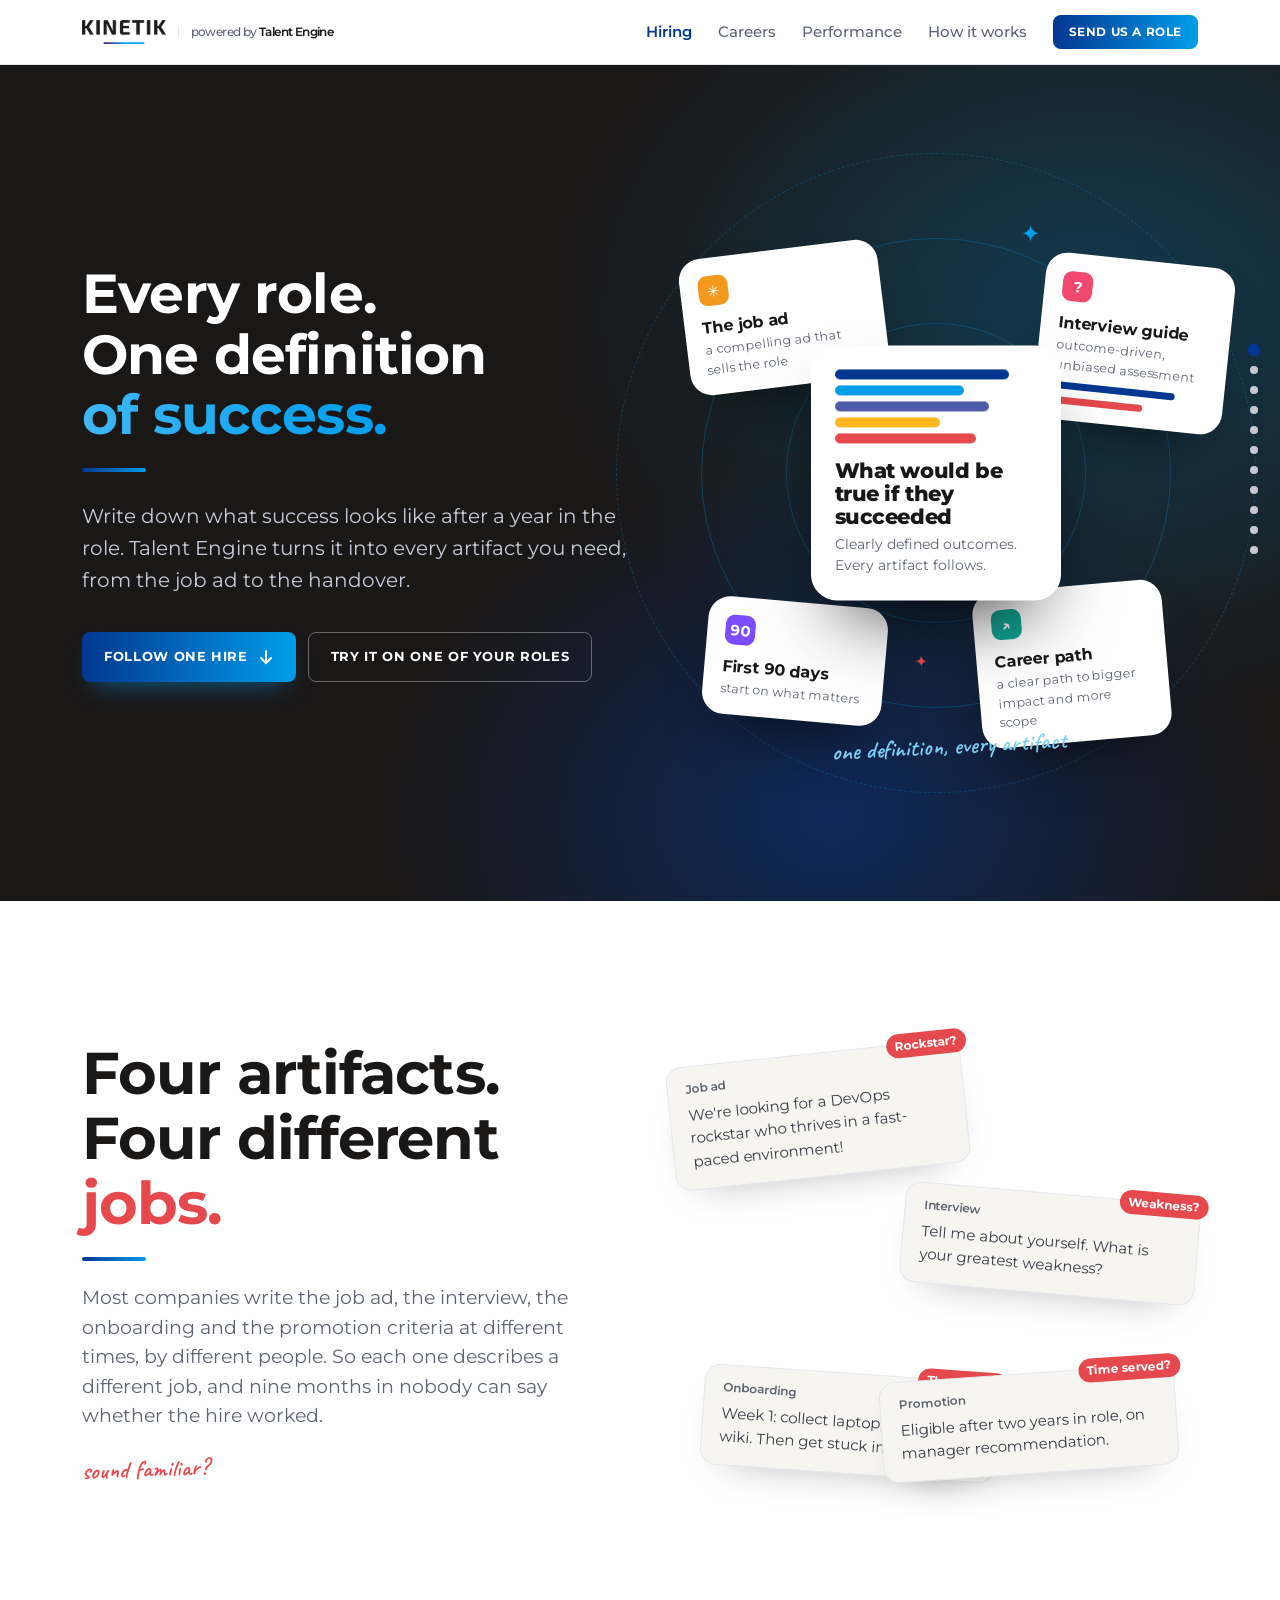
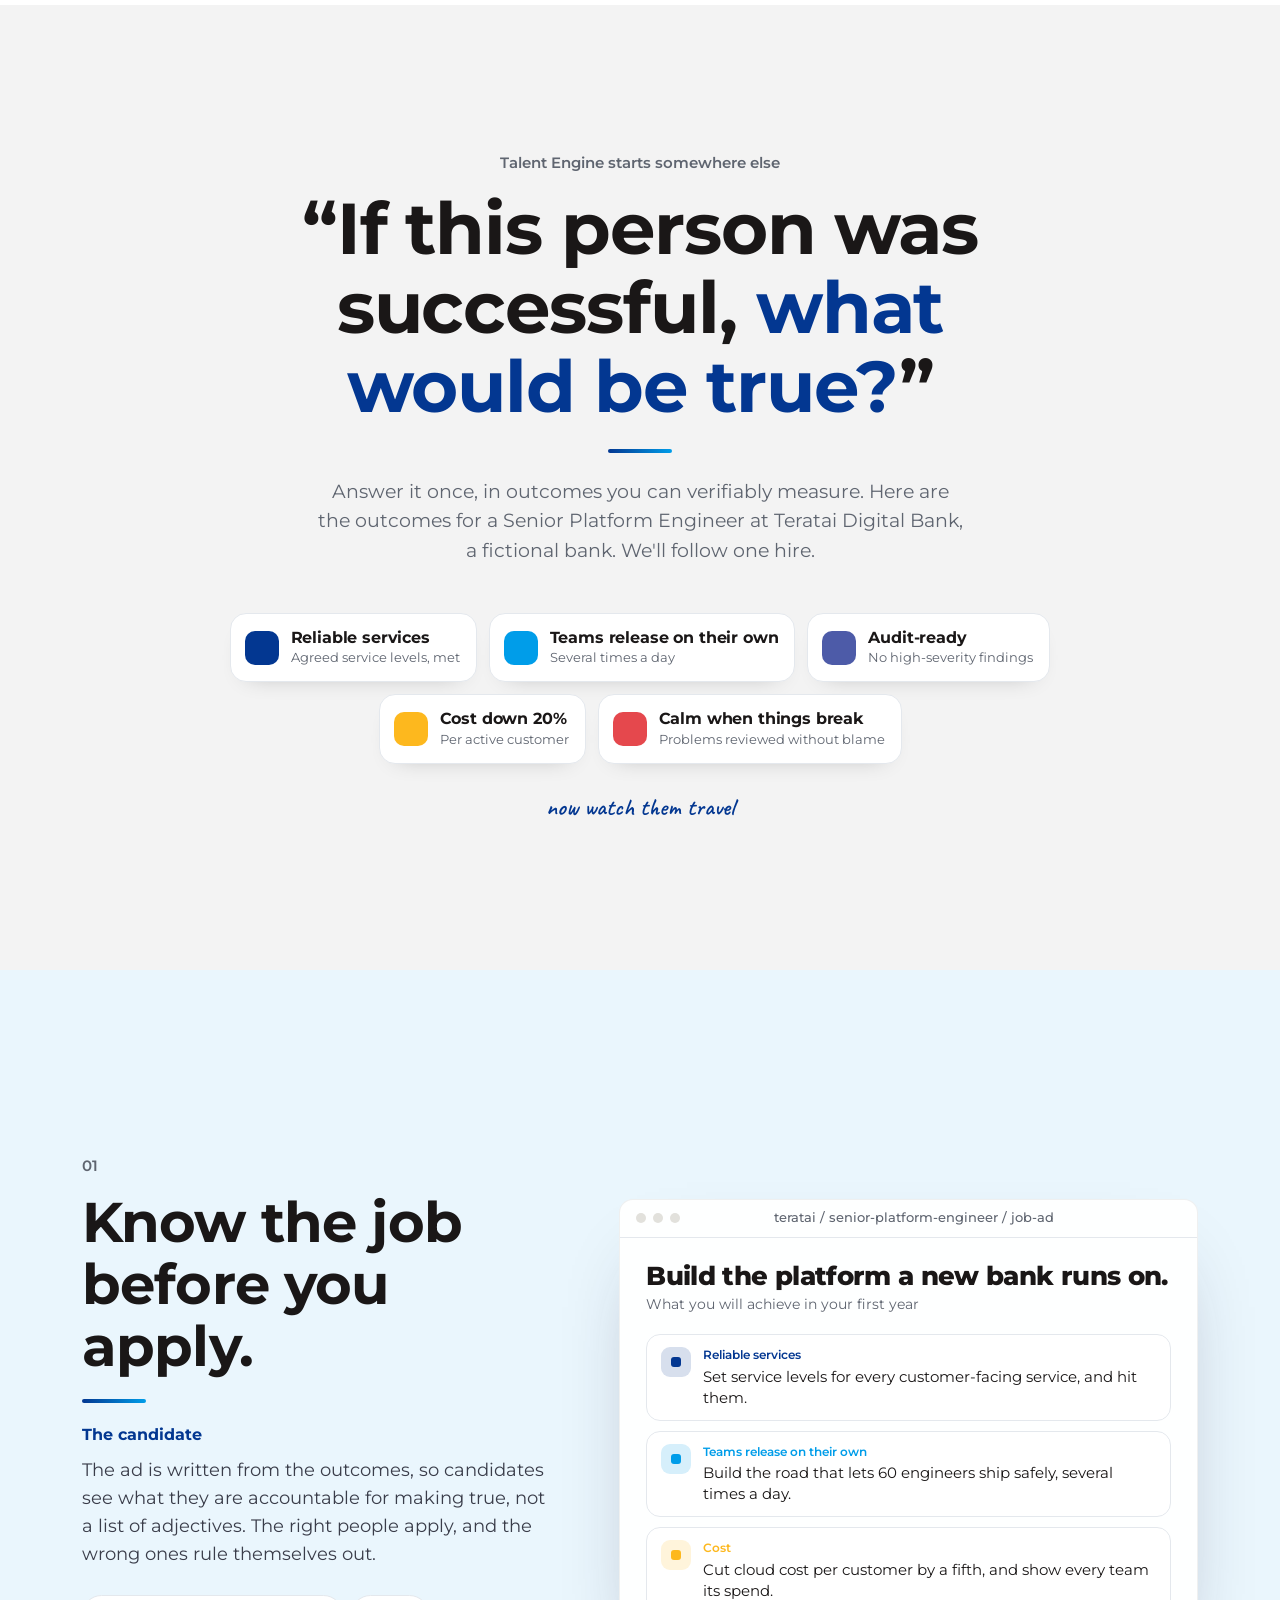
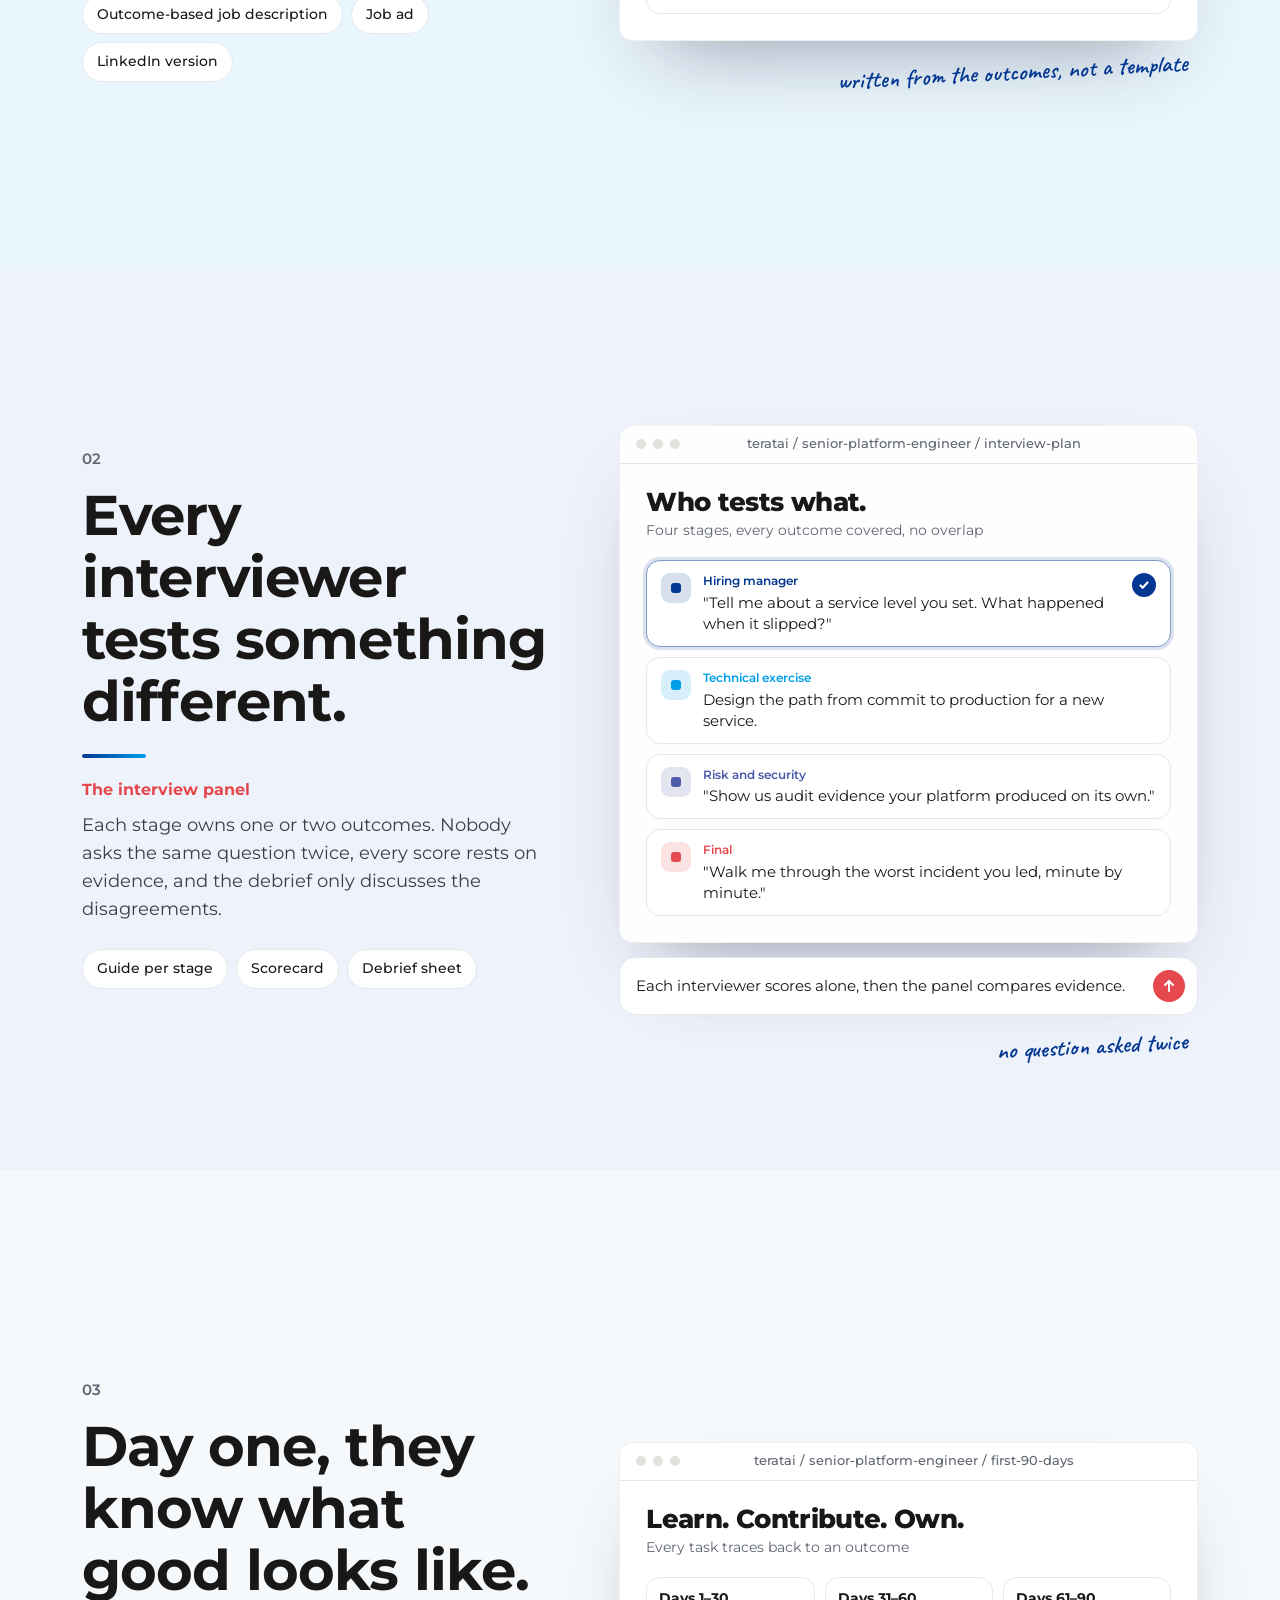
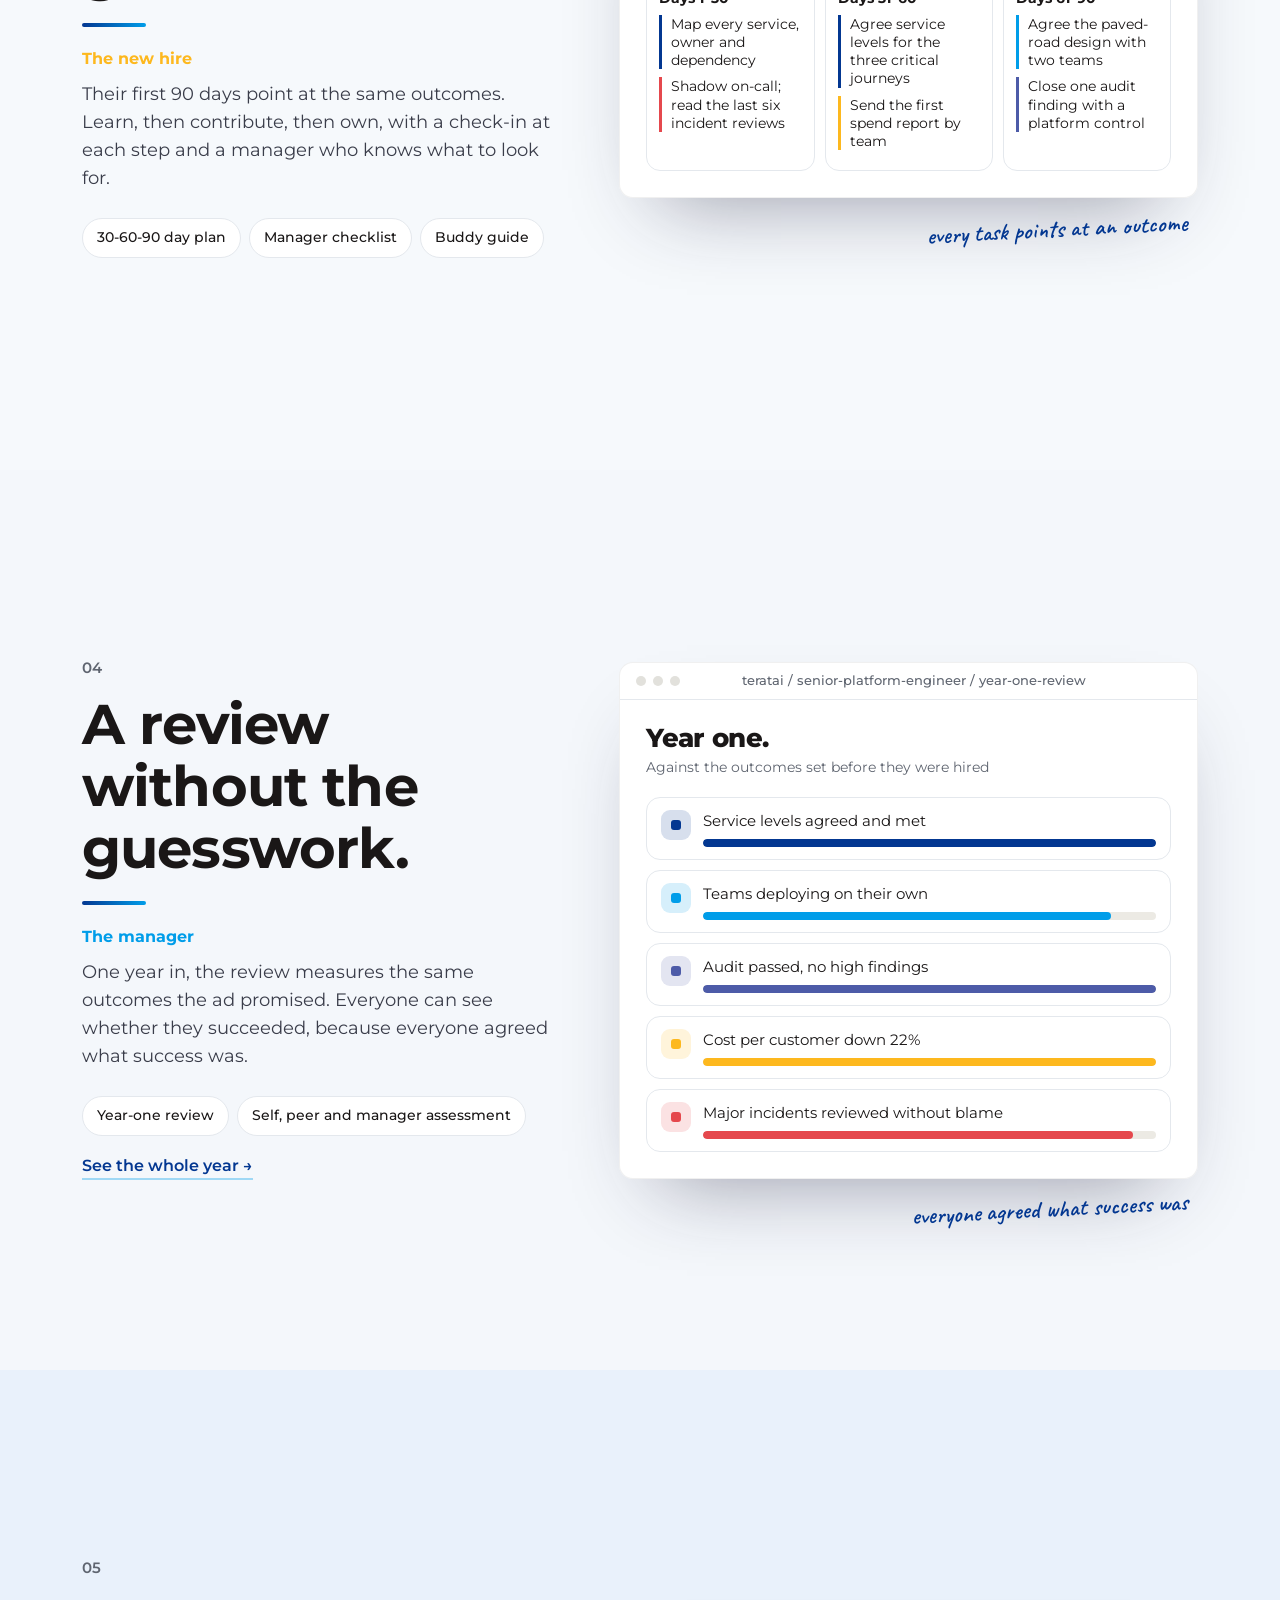
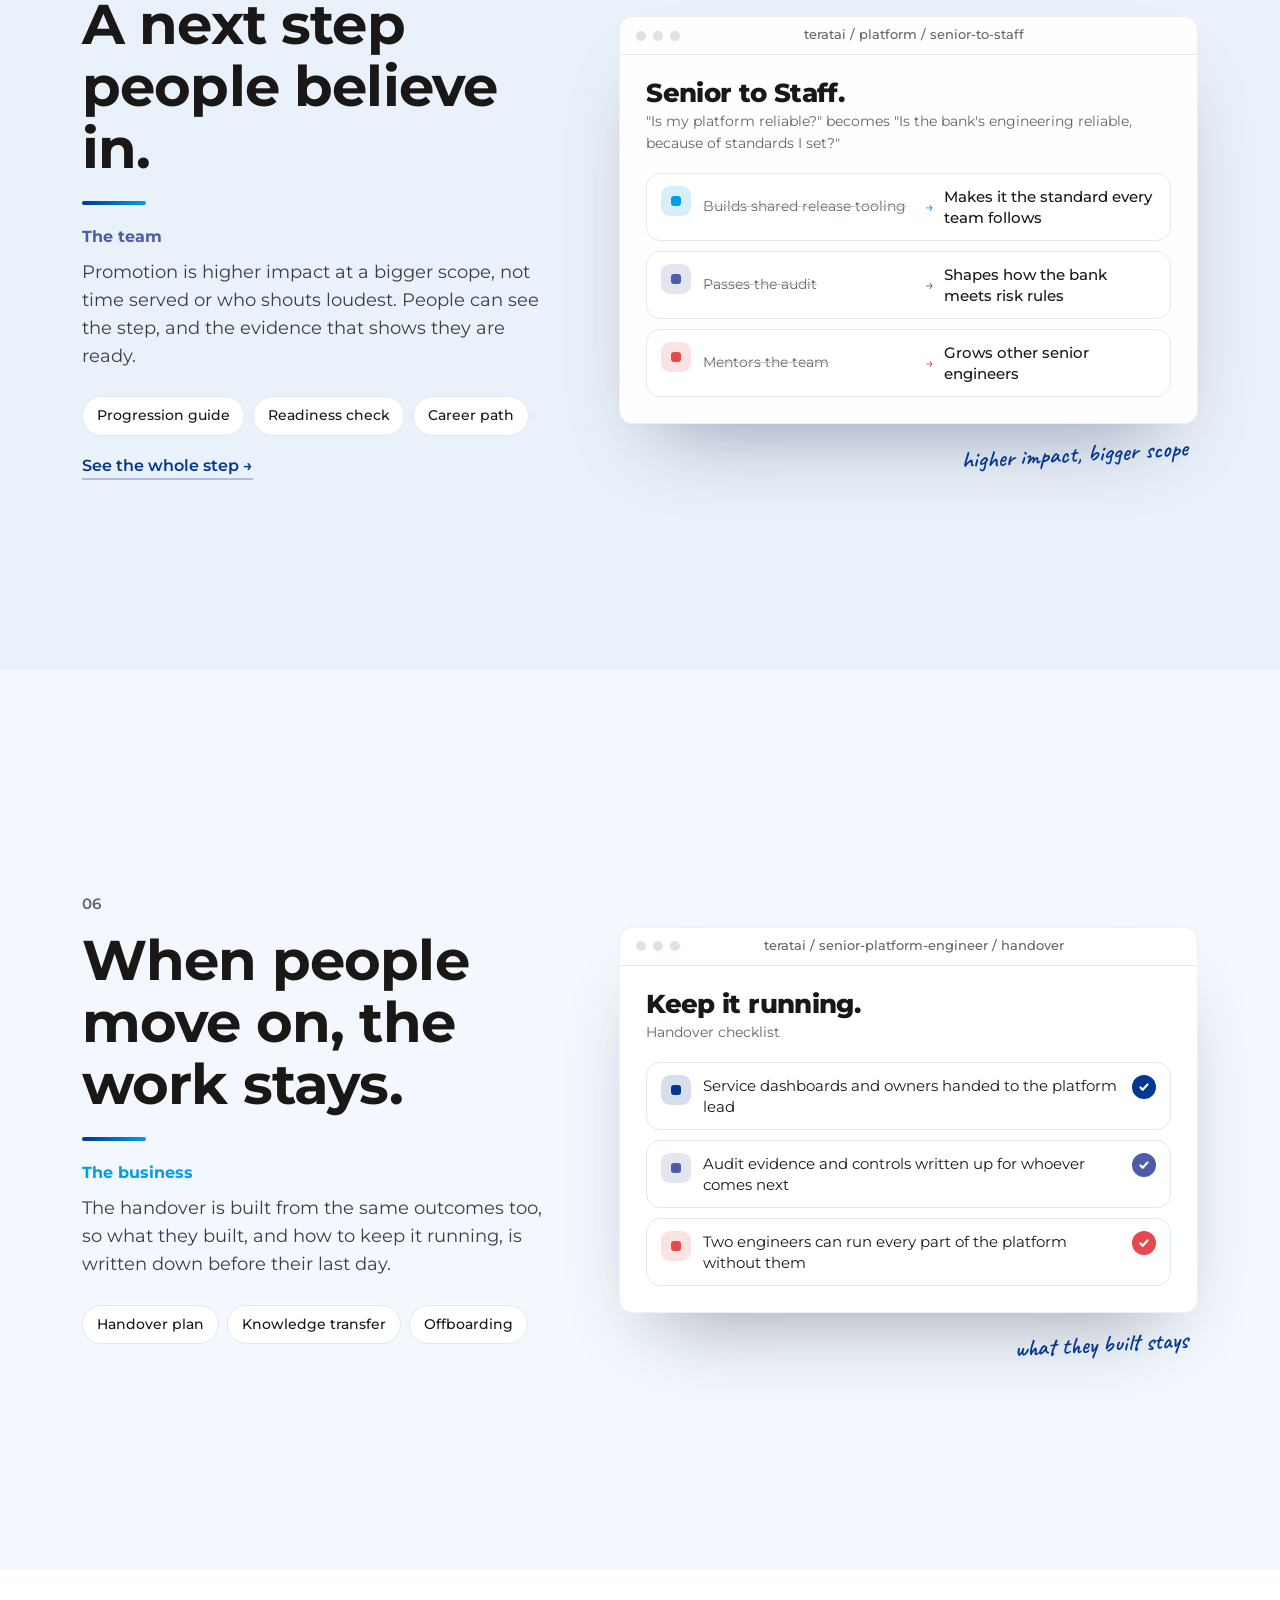
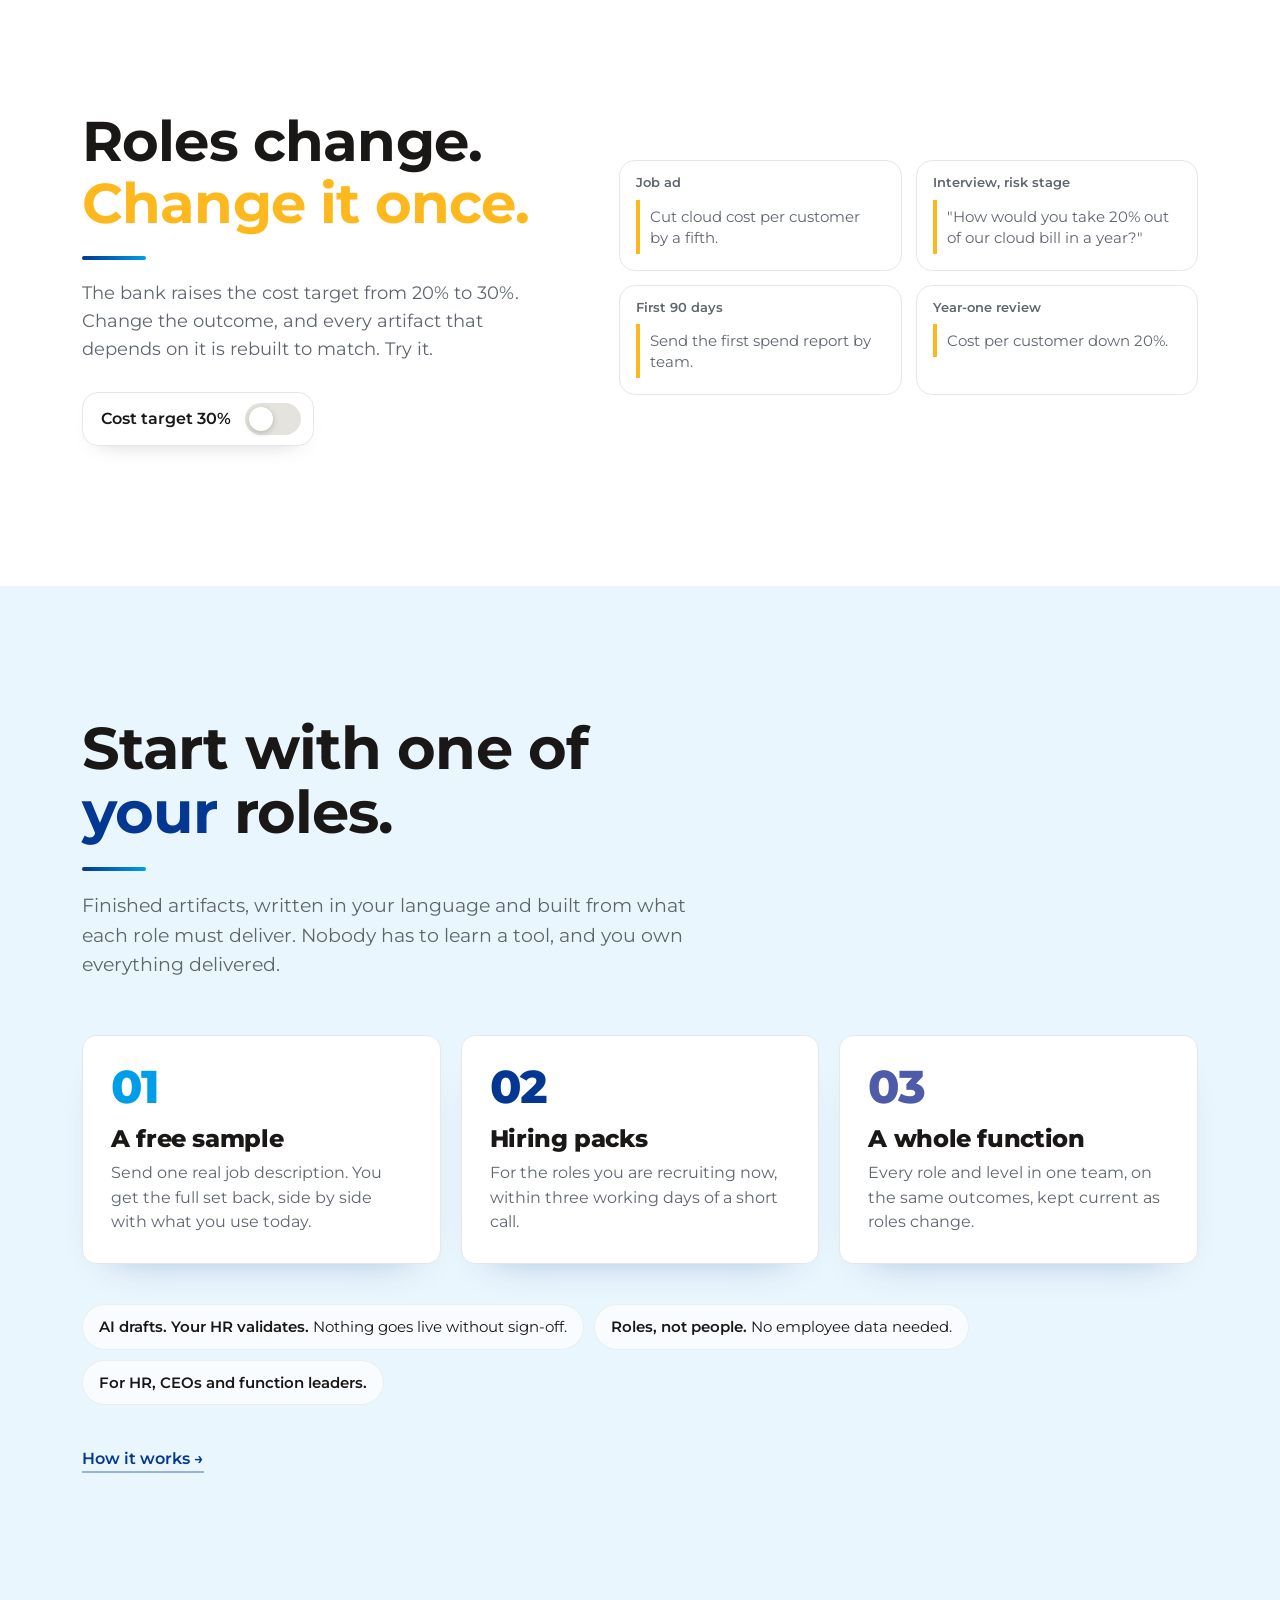
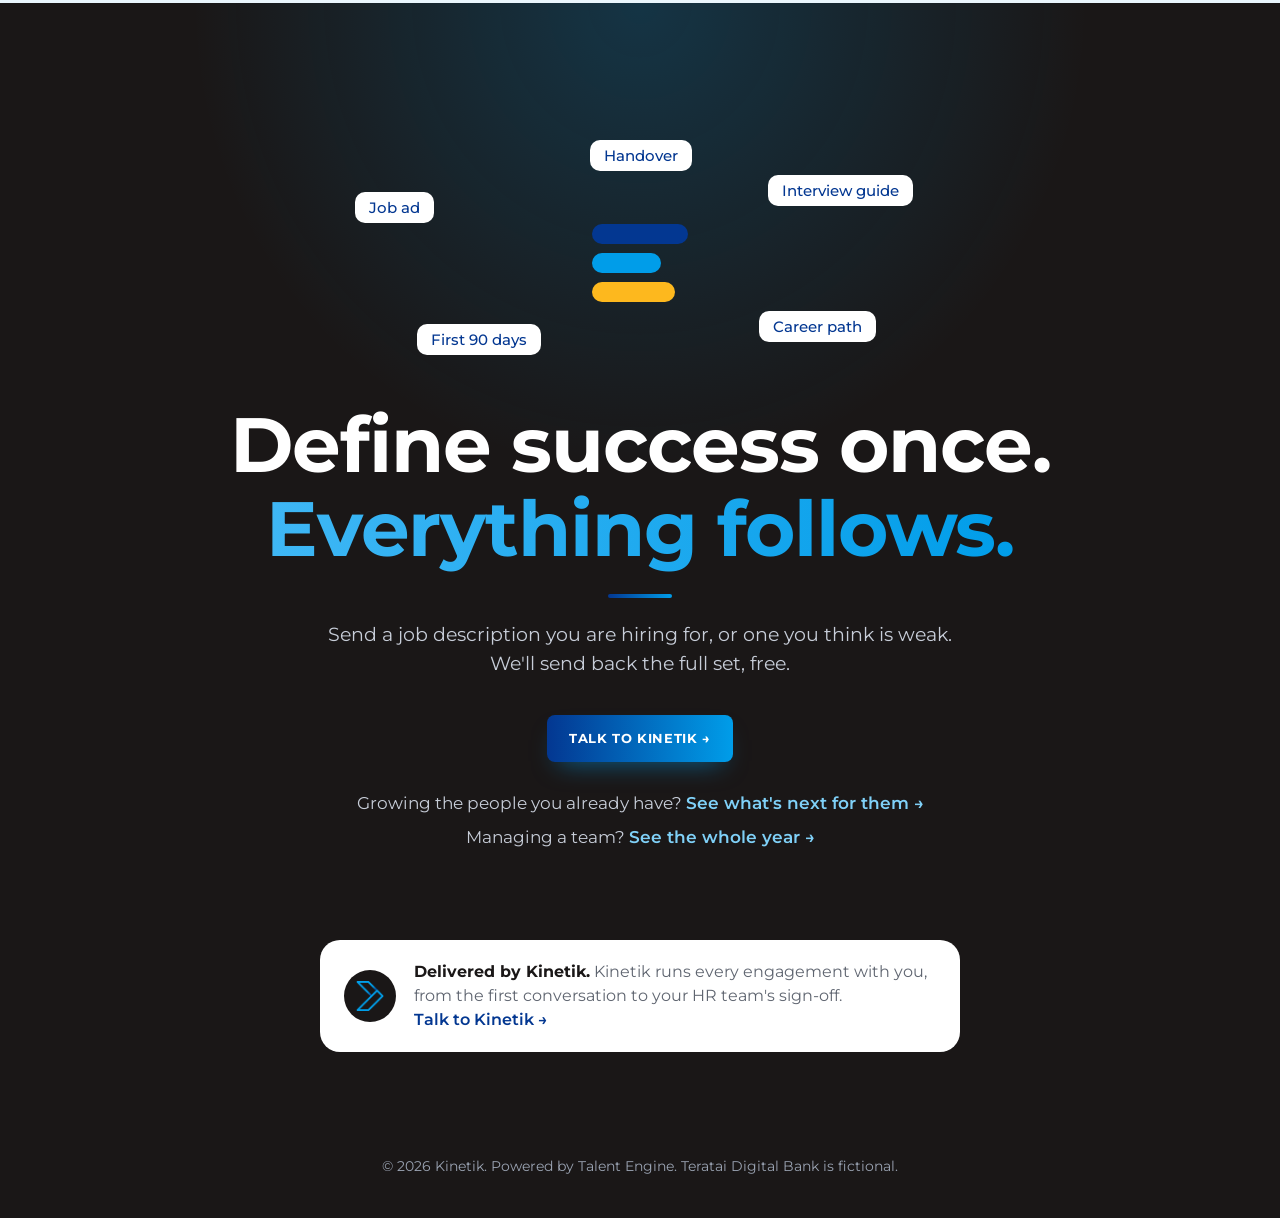
==== commit 0a18abb3: "Kinetik skin: Montserrat, KINETIK wordmark, dark heroes and close, navy-sky gradient buttons and hea" ====
--- a/index.html
+++ b/index.html
@@ -13,6 +13,7 @@
 <link rel="preconnect" href="https://fonts.googleapis.com">
 <link rel="preconnect" href="https://fonts.gstatic.com" crossorigin>
 <link href="https://fonts.googleapis.com/css2?family=Inter+Tight:wght@700;800&family=Inter:wght@400;500;600&family=Caveat:wght@500;600&display=swap" rel="stylesheet">
+<link href="https://fonts.googleapis.com/css2?family=Montserrat:wght@400;500;600;700&display=swap" rel="stylesheet">
 <link rel="stylesheet" href="site.css">
 <link rel="stylesheet" href="kinetik.css">
 <meta name="robots" content="noindex">
@@ -21,7 +22,7 @@
 
 <header class="bar">
   <div class="wrap">
-    <a class="logo kt" href="index.html"><img src="kinetik-logo.png" alt="" width="28" height="28"><span class="lt">Kinetik</span><span class="pw">powered by <b>Talent Engine</b></span></a>
+    <a class="logo kt" href="index.html"><img class="wm" src="kinetik-wordmark.png" alt="Kinetik" height="24"><span class="pw">powered by <b>Talent Engine</b></span></a>
     <nav><a href="index.html" aria-current="page" class="here">Hiring</a><a href="careers.html">Careers</a><a href="performance.html">Performance</a><a href="how-it-works.html">How it works</a><a class="pill-btn" href="https://www.letsgokinetik.com/contact-us/">Send us a role</a></nav>
   </div>
 </header>
--- a/kinetik.css
+++ b/kinetik.css
@@ -1,14 +1,91 @@
-/* Kinetik branding over the Talent Engine site (#44). Loaded after site.css. */
-:root{--blue:#033791;--kt-navy:#022a6e;--kt-sky:#1ea7ec;--p1:#e6f5fd}
-.btn{box-shadow:0 10px 24px -10px rgba(3,55,145,.55)}
-.logo.kt{gap:9px}
-.logo.kt img{width:28px;height:28px;display:block}
-.logo.kt .lt{color:var(--kt-navy)}
-.logo.kt .pw{font:500 12px/1 var(--sans);letter-spacing:0;color:var(--soft);padding-left:10px;margin-left:2px;border-left:1px solid var(--line)}
+/* Kinetik skin over the Talent Engine site (#44). Loaded after site.css.
+   Kinetik system (letsgokinetik.com, 2026-11-24): Montserrat; near-black #1a1717 and white bands;
+   navy #033791 -> sky #009de9 gradient on buttons and rules; white rounded cards on dark;
+   a short gradient rule under headings. The Talent Engine story structure is unchanged. */
+:root{
+  --kt-ink:#1a1717; --kt-navy:#033791; --kt-sky:#009de9; --kt-indigo:#4d5ba8; --kt-yellow:#fdb81e;
+  --kt-grad:linear-gradient(90deg,#033791 0%,#009de9 100%);
+  --display:"Montserrat",system-ui,sans-serif; --sans:"Montserrat",system-ui,-apple-system,"Segoe UI",sans-serif;
+  --bg:#fff; --ink:#1a1717; --soft:#5f6570; --line:#e4e8ed; --blue:#033791;
+  --c1:#033791; --c2:#009de9; --c3:#4d5ba8; --c4:#fdb81e; --c5:#e5484d;
+  --p1:#eaf6fd; --p2:#f4f7fb; --p3:#eef3fb; --p4:#f6f9fc; --p5:#e9f1fb; --p6:#f2f8fd;
+}
+body{font-size:16px}
+h1,h2,h3{letter-spacing:-.015em;line-height:1.1}
+.hero h1,.problem h2,.question h2,.step h2,.change h2,.offer h2,.close h2{font-weight:700}
+
+/* heading rule */
+.hero h1::after,.problem h2::after,.question h2::after,.step h2::after,.change h2::after,.offer h2::after,.close h2::after,
+.six-sec h2::after,.flow-sec h2::after,.why h2::after{content:"";display:block;width:64px;height:4px;border-radius:2px;background:var(--kt-grad);margin-top:22px}
+.question h2::after,.close h2::after{margin-left:auto;margin-right:auto}
+
+/* header */
+.logo.kt{gap:12px}
+.logo.kt img.wm{height:24px;width:auto;display:block}
+.logo.kt .pw{font:500 12px/1 var(--sans);color:var(--soft);padding-left:12px;border-left:1px solid var(--line)}
 .logo.kt .pw b{font-weight:600;color:var(--ink)}
-.kt-close .av{background:var(--kt-navy)}
+.bar{background:rgba(255,255,255,.94)}
+.bar nav{font-weight:500}
+.bar nav a.here{color:var(--kt-navy);font-weight:600}
+.pill-btn{background:var(--kt-grad);border:0;color:#fff!important;text-transform:uppercase;font:700 12px/1 var(--sans);letter-spacing:.05em;padding:11px 16px;border-radius:8px}
+
+/* buttons */
+.btn{background:var(--kt-grad);border-radius:8px;text-transform:uppercase;font:700 14px/1 var(--sans);letter-spacing:.05em;padding:18px 26px;box-shadow:0 12px 26px -12px rgba(0,157,233,.6)}
+.btn.ghost{background:transparent;color:var(--ink);border:1.5px solid var(--line);box-shadow:none}
+
+/* dark heroes */
+.hero,.hero.cr,.hero.pf,.hero.hw{background:
+  radial-gradient(60% 70% at 85% 30%,rgba(0,157,233,.28),transparent 70%),
+  radial-gradient(50% 60% at 65% 90%,rgba(3,55,145,.55),transparent 70%),
+  var(--kt-ink);color:#fff}
+.hero h1{font-size:clamp(40px,5.2vw,76px)}
+.hero .h1-home{font-size:clamp(40px,4.3vw,68px)}
+.hero h1 span,.hero h1 .blue{color:transparent!important;background:linear-gradient(90deg,#3fb7f5,#009de9);-webkit-background-clip:text;background-clip:text}
+.hero .lines{color:#c7cdd8}
+.hero .btn.ghost{color:#fff;border-color:rgba(255,255,255,.35)}
+.hero .ring{border-color:rgba(0,157,233,.28)}
+.hero .tile{background:#fff!important;box-shadow:0 30px 60px -28px rgba(0,0,0,.7)}
+.hero .core{box-shadow:0 40px 80px -30px rgba(0,0,0,.8)}
+.hero .qn{background:#fff!important;color:var(--kt-ink)}
+.hero .tile,.hero .core{color:var(--kt-ink)}
+.hero .qn::before{background:rgba(0,157,233,.35)}
+.hero .note{color:#7fd0f7}
+.hero .spark{color:var(--kt-sky)}
+
+/* story bands: Kinetik light blues, cards white */
+.problem,.change{background:#fff}
+.question{background:#f3f3f3}
+.offer{background:var(--p1)}
+.steps3 li{border-radius:14px;border:1px solid var(--line);box-shadow:0 20px 40px -32px rgba(3,55,145,.45)}
+.win{border-radius:14px}
+.mockcol .note,.question .note{color:var(--kt-navy)}
+.cross a,.more{color:var(--kt-navy)}
+
+/* dark close, like Kinetik's dark bands */
+.close{background:radial-gradient(50% 60% at 50% 0%,rgba(0,157,233,.22),transparent 70%),var(--kt-ink);color:#fff}
+.close p{color:#c7cdd8}
+.close .cross a{color:#7fd0f7}
+.close .chipf{background:#fff!important;color:var(--kt-navy)!important;box-shadow:0 12px 30px -16px rgba(0,0,0,.6)}
+.close .byline{background:#fff;border:0;color:var(--ink)}
+footer{background:var(--kt-ink);color:#9aa3b2;padding:34px 0 40px;margin:0}
+
+/* Kinetik close card */
+.kt-close .av{background:var(--kt-ink)}
 .kt-close .av::after{content:none}
 .kt-close .av img{width:30px;height:30px}
-.kt-close a{color:var(--blue);font-weight:600;text-decoration:none;white-space:nowrap}
-.hero .ring{border-color:#bfe3f7}
+.kt-close a{color:var(--kt-navy);font-weight:600;text-decoration:none;white-space:nowrap}
+
 @media (max-width:960px){.logo.kt .pw{display:none}}
+@media (max-width:560px){.logo.kt img.wm{height:18px}.btn{font-size:13px}.bar nav{gap:9px;font-size:12px;letter-spacing:-.01em}}
+@media (max-width:360px){.logo.kt img.wm{height:14px}.bar nav{gap:7px;font-size:11px}}
+.close h2 span{color:transparent!important;background:linear-gradient(90deg,#3fb7f5,#009de9);-webkit-background-clip:text;background-clip:text}
+.close .byline p{color:var(--soft)}
+.close .byline p b{color:var(--ink)}
+/* Montserrat runs wider than Inter Tight: scale hero headlines per page */
+.hero h1,.hero.cr h1{font-size:clamp(38px,4.6vw,66px)}
+.hero.pf h1{font-size:clamp(36px,4vw,58px)}
+.hero.hw h1{font-size:clamp(38px,4.4vw,64px)}
+.hero .h1-home{font-size:clamp(38px,4.3vw,64px)}
+.hero .lines br{display:none}
+.hero .lines{max-width:30em}
+.btn{font-size:13px;padding:17px 22px}
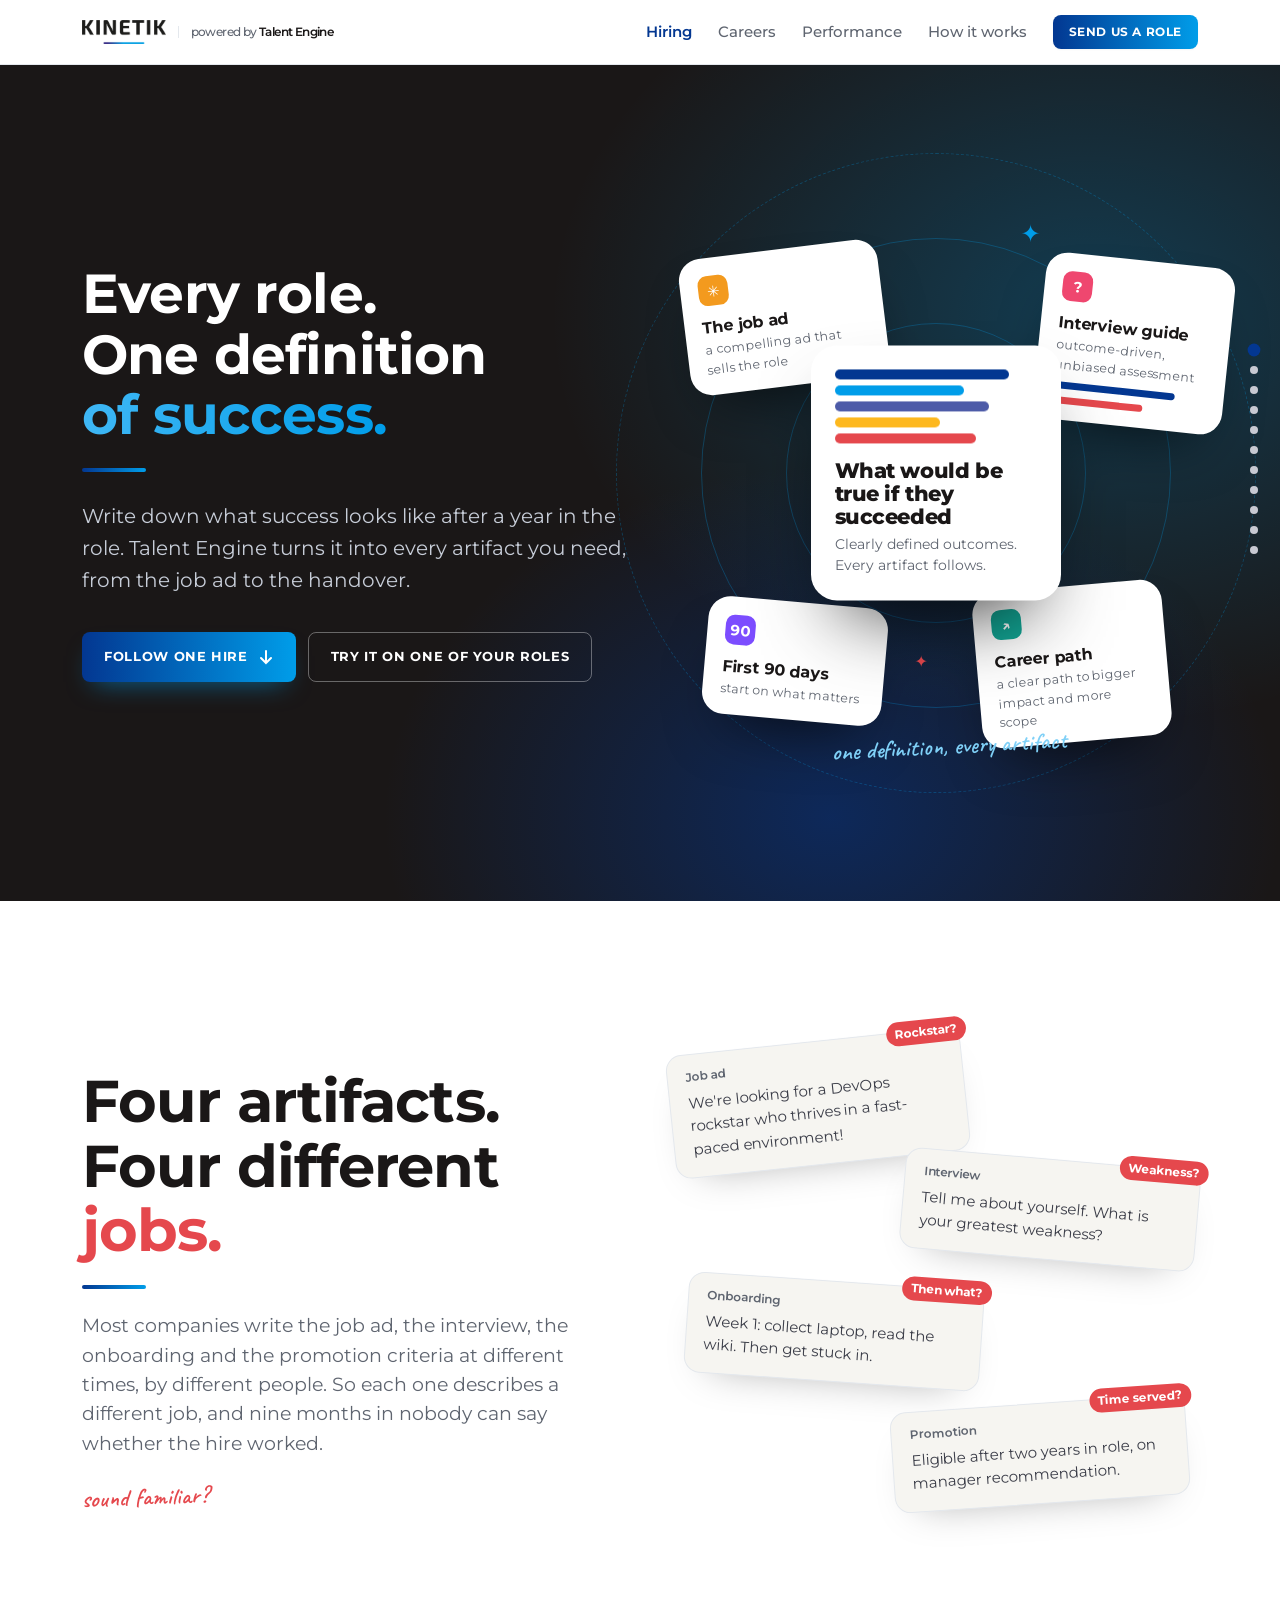
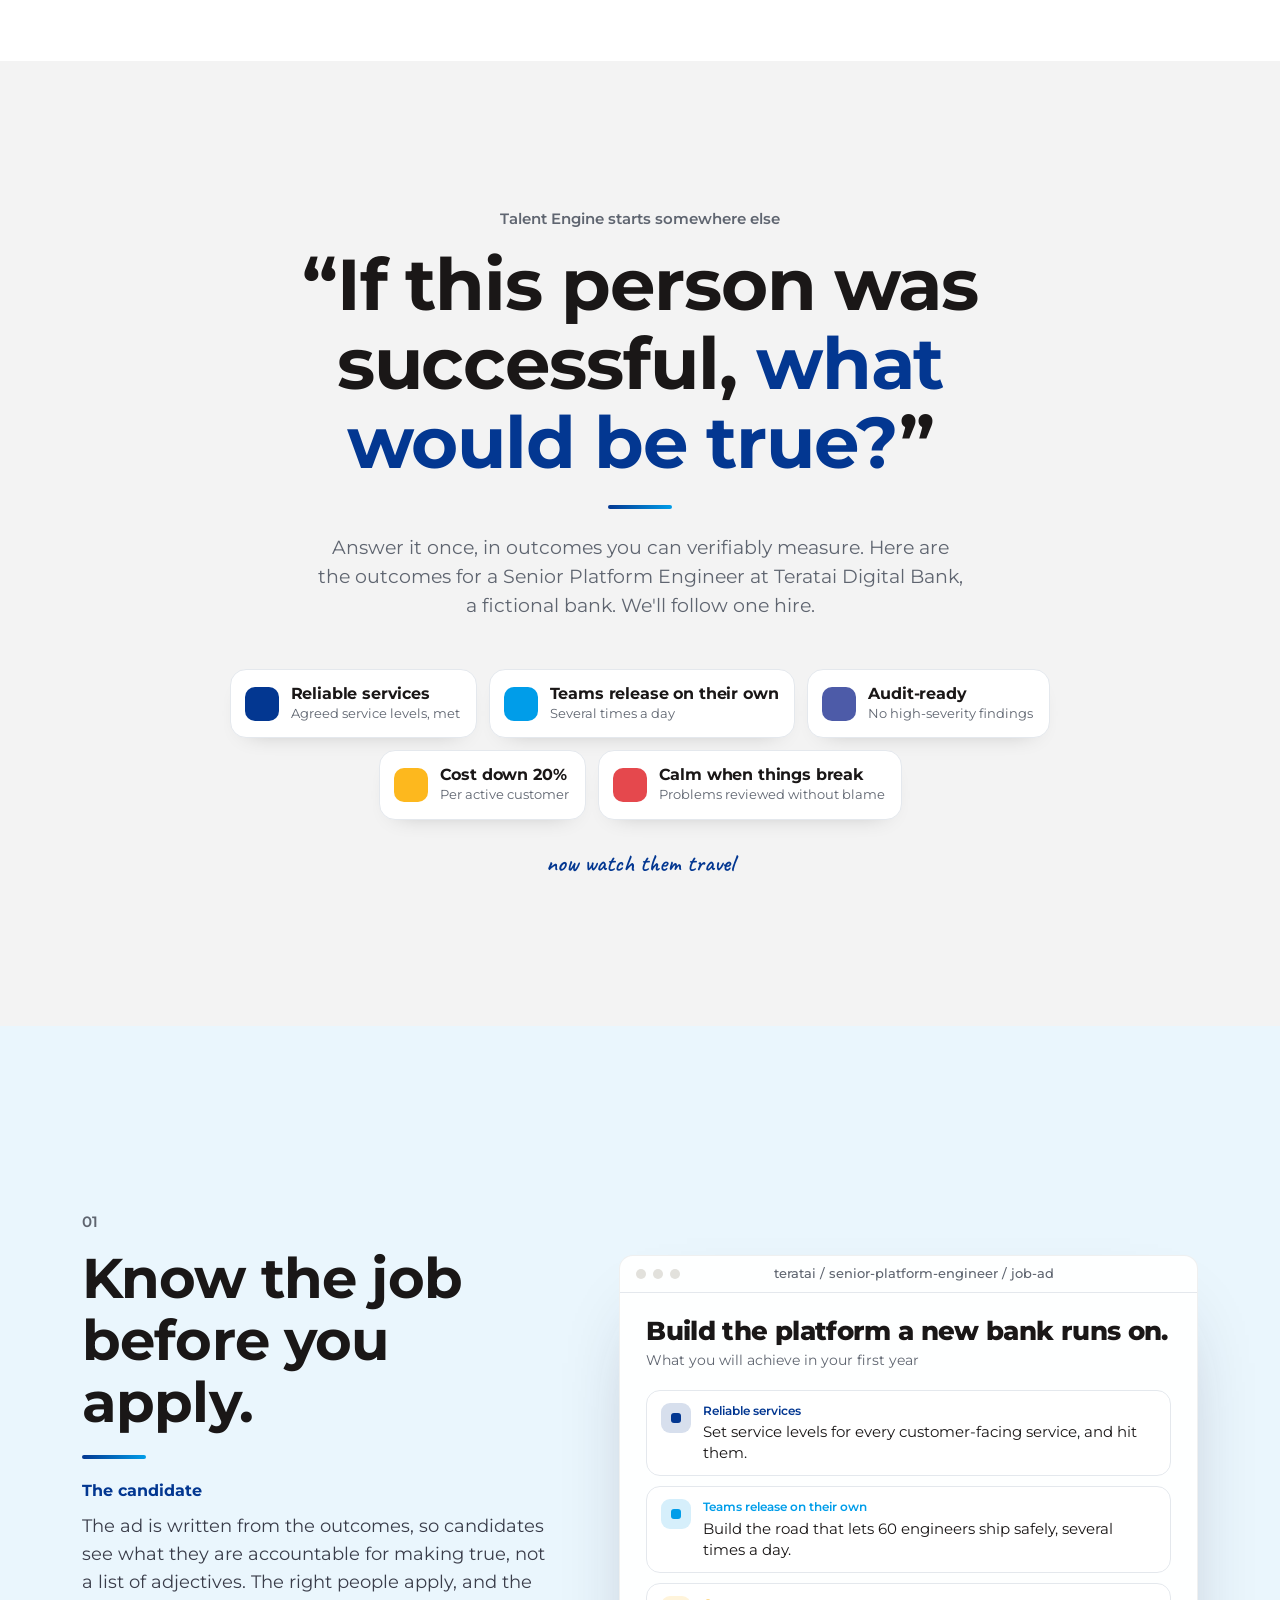
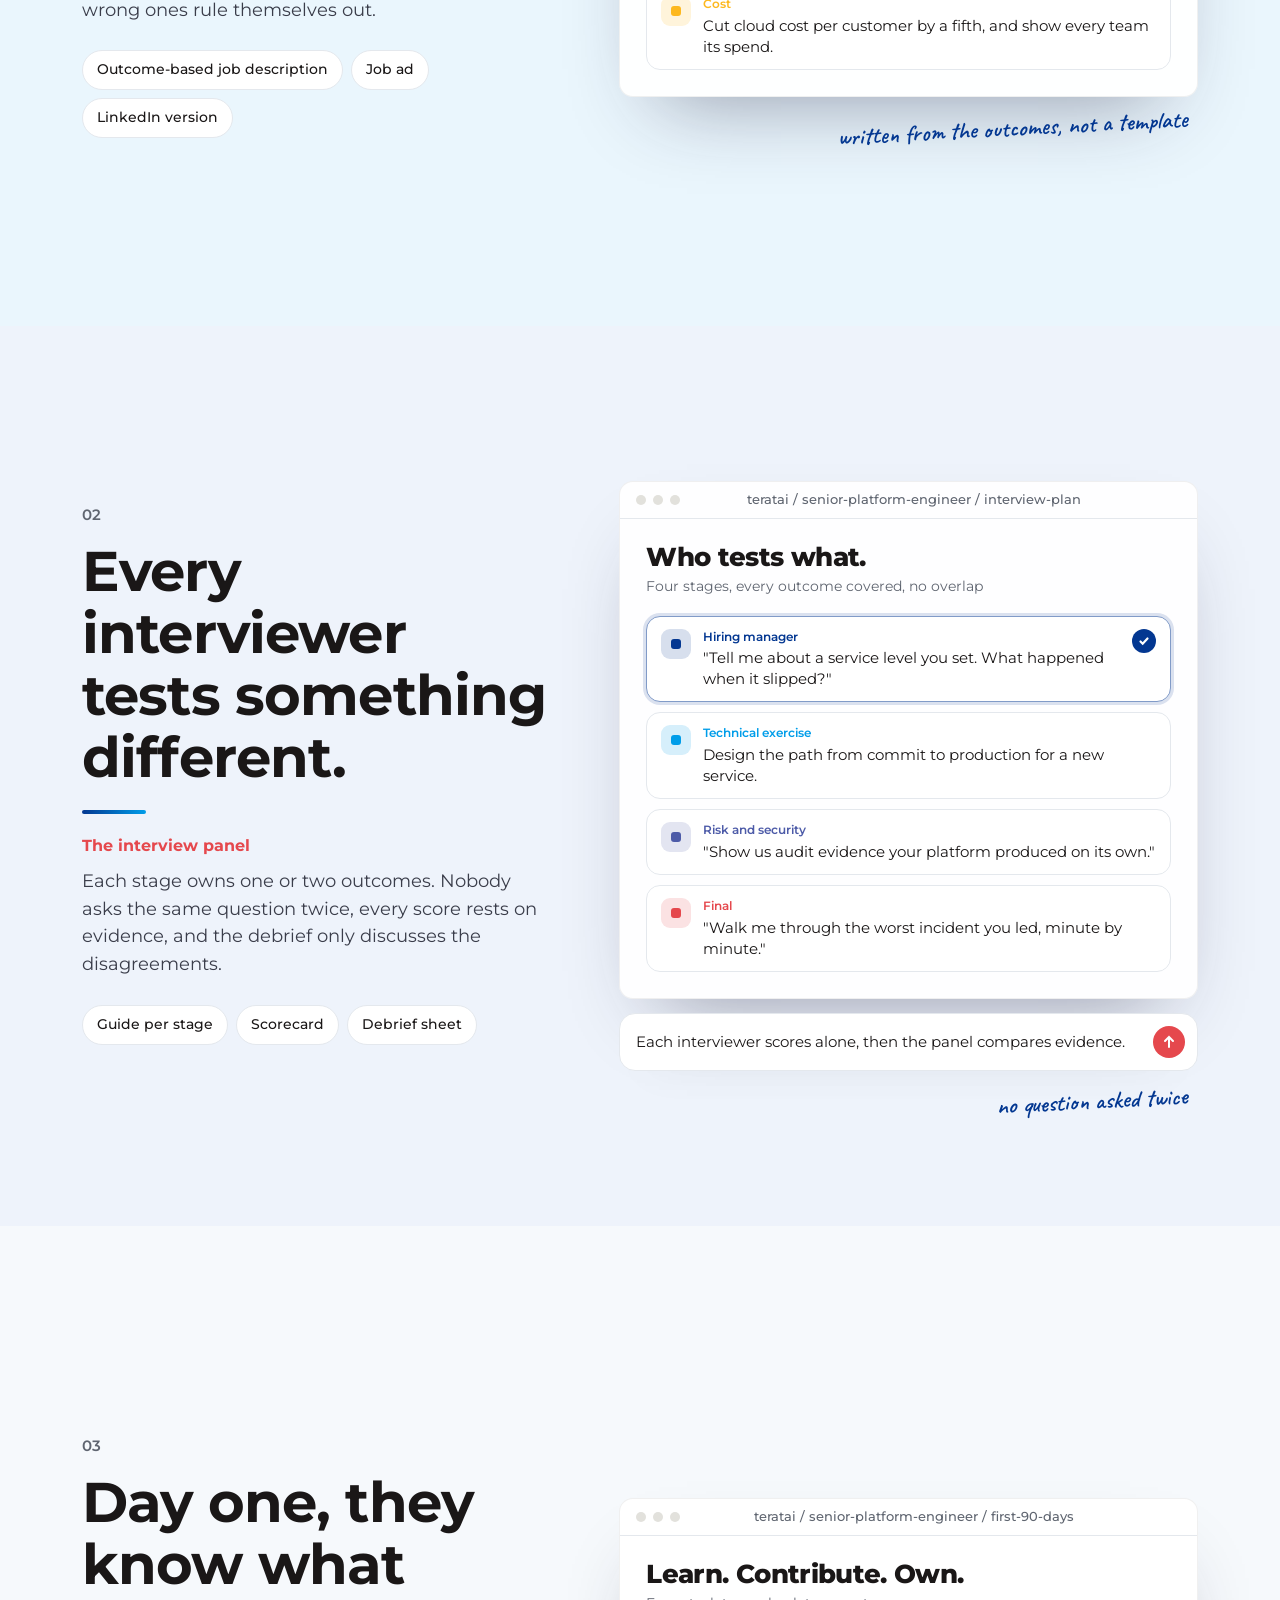
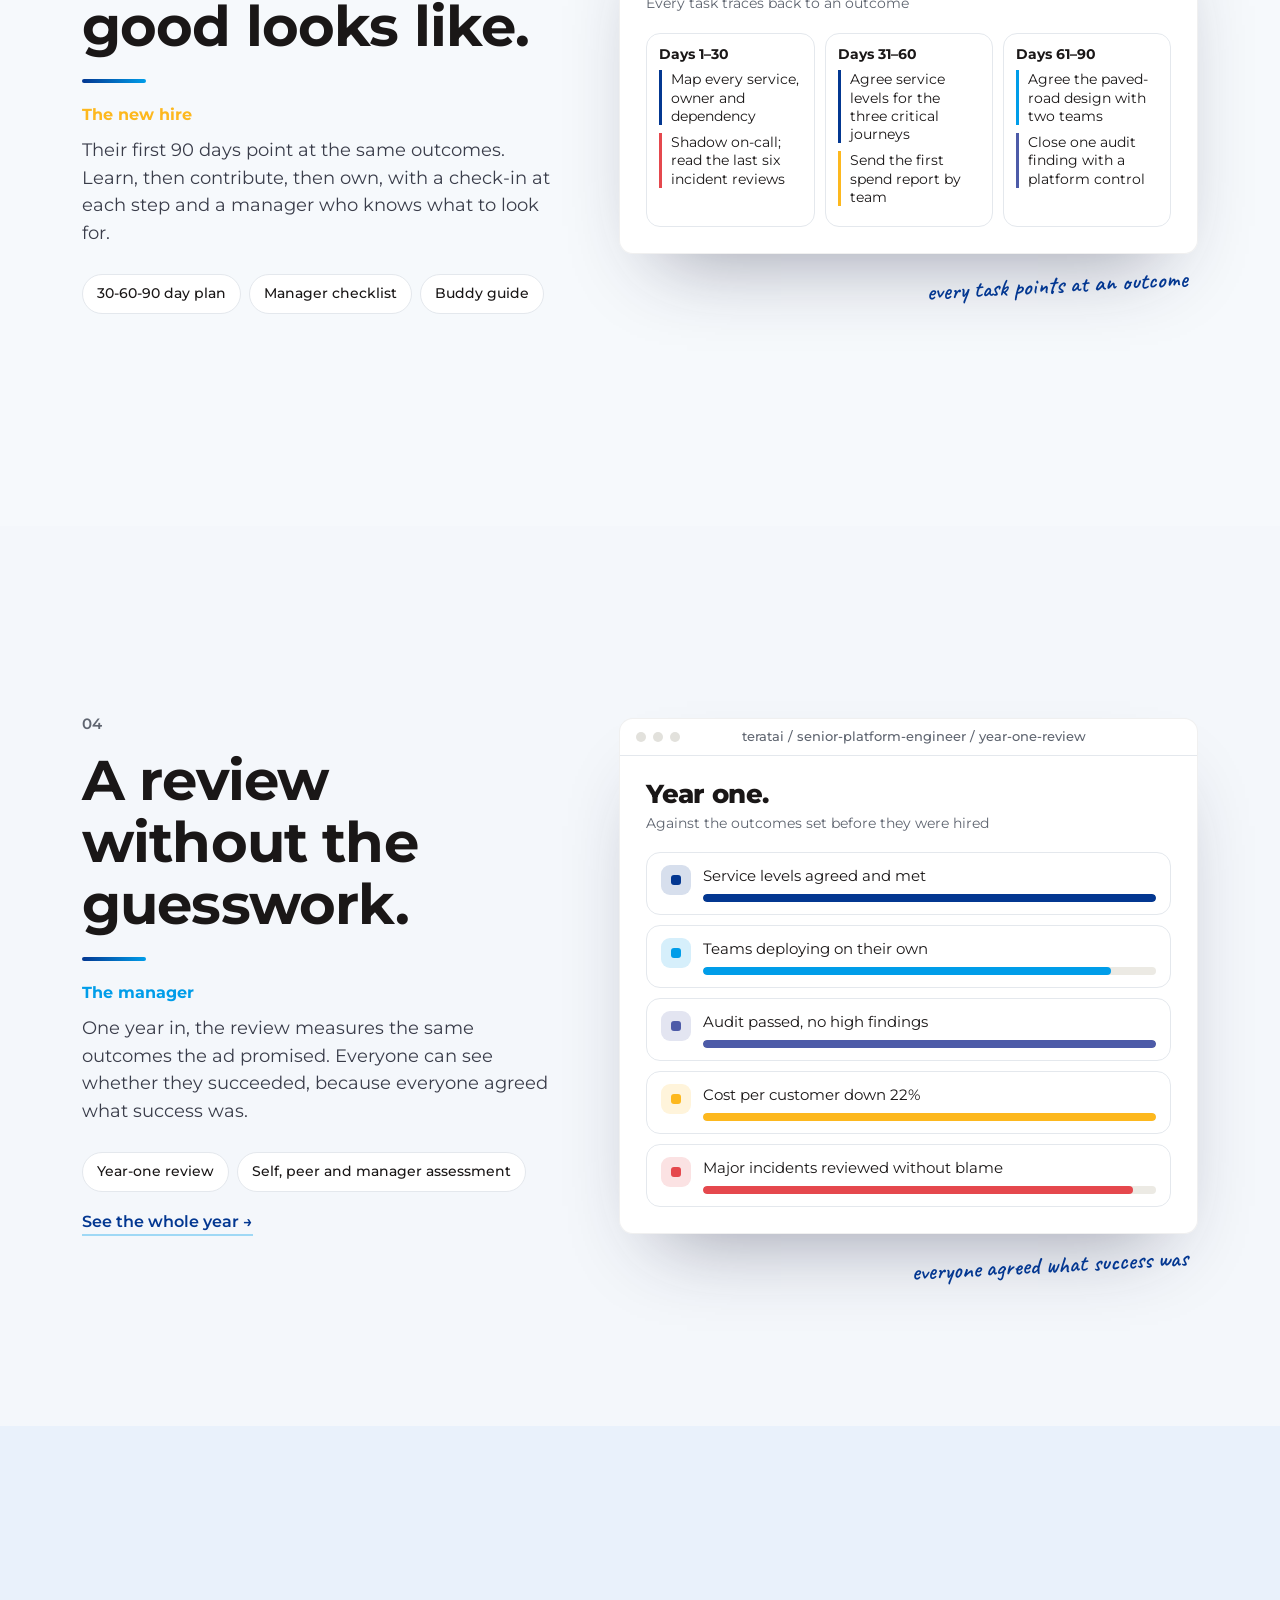
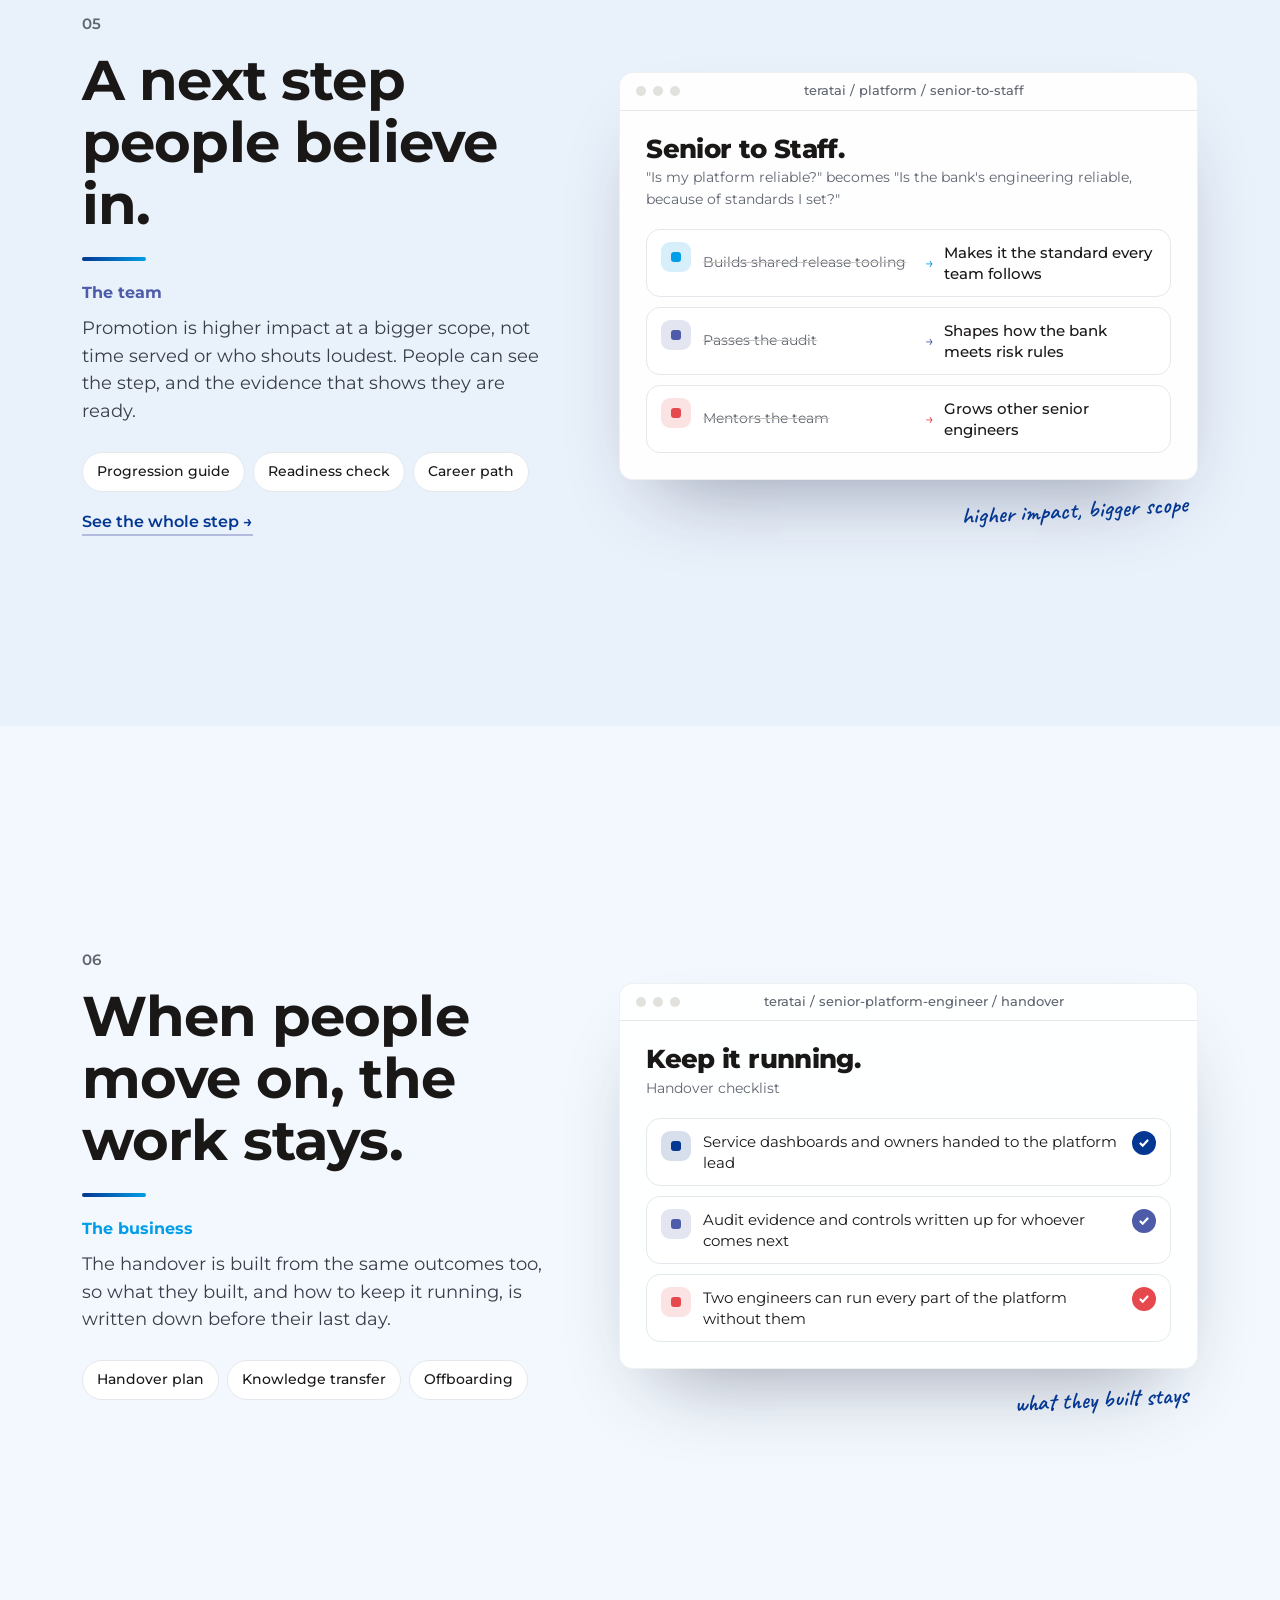
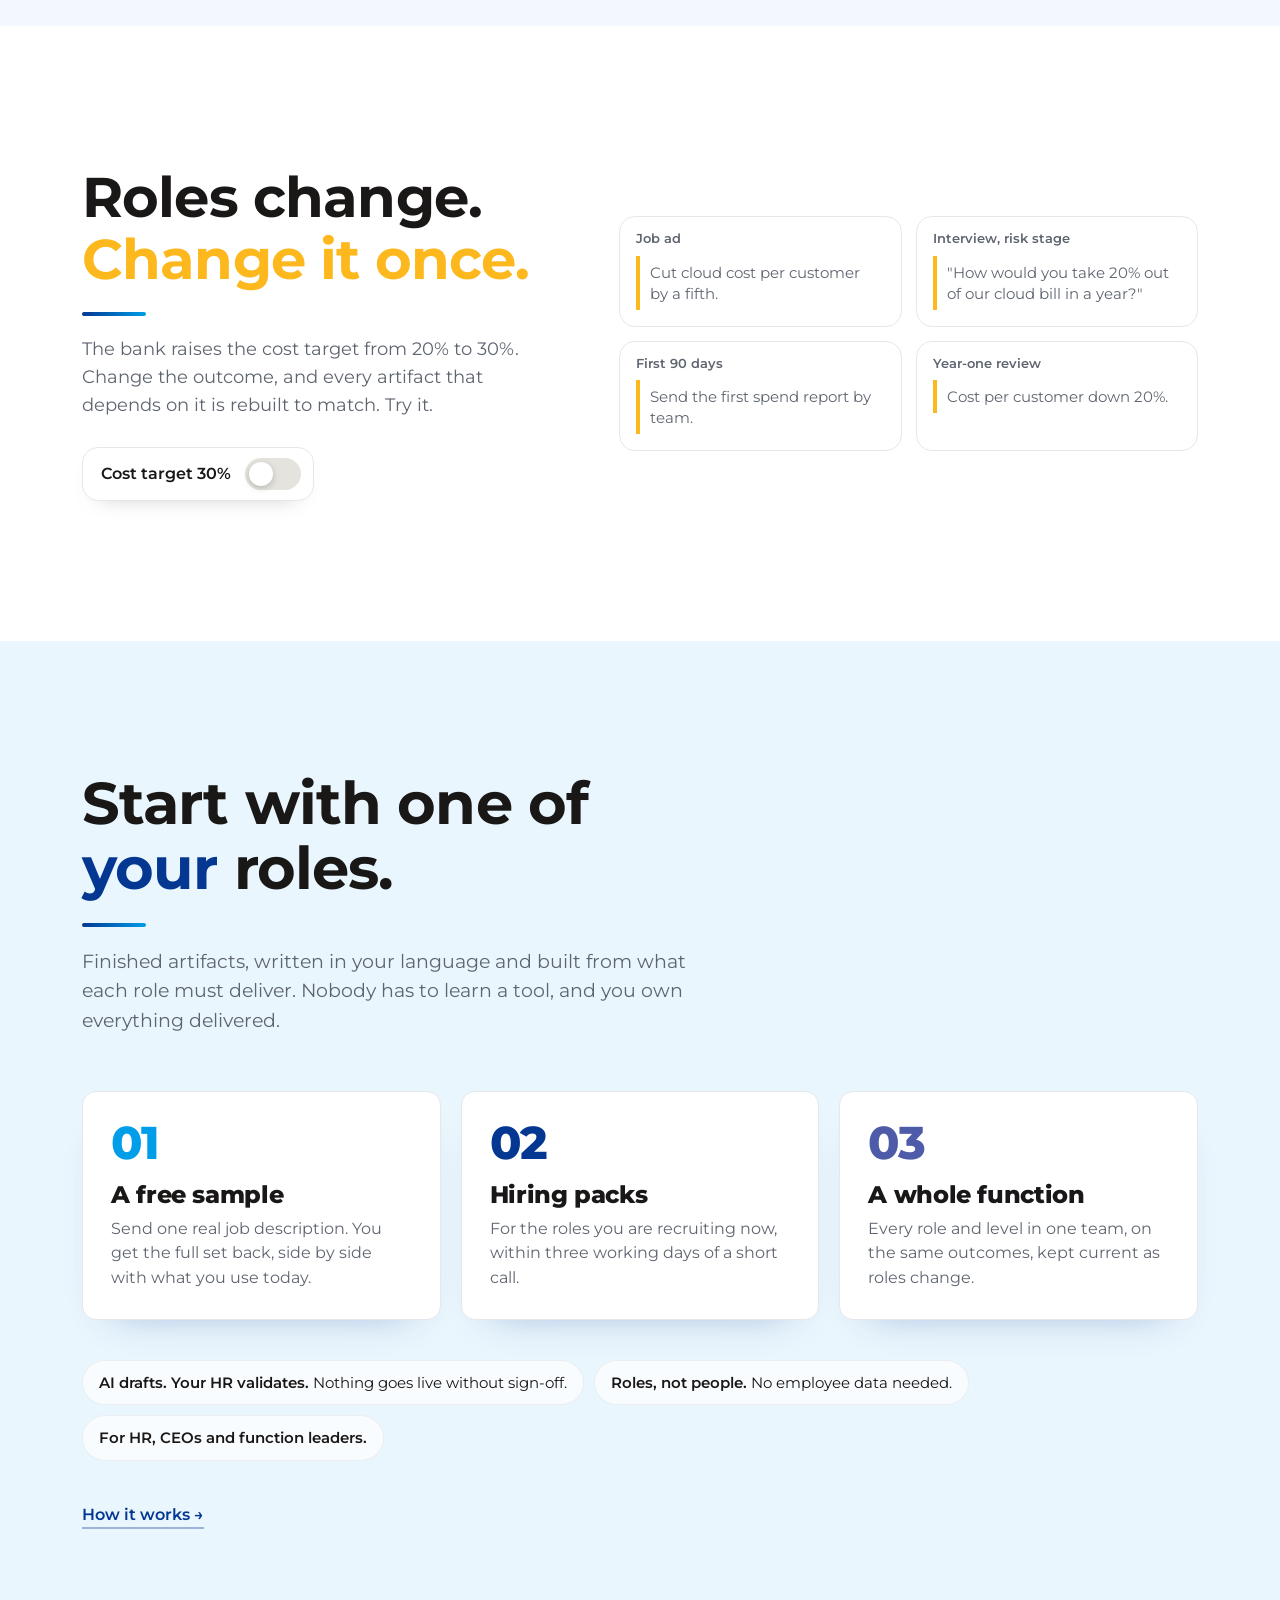
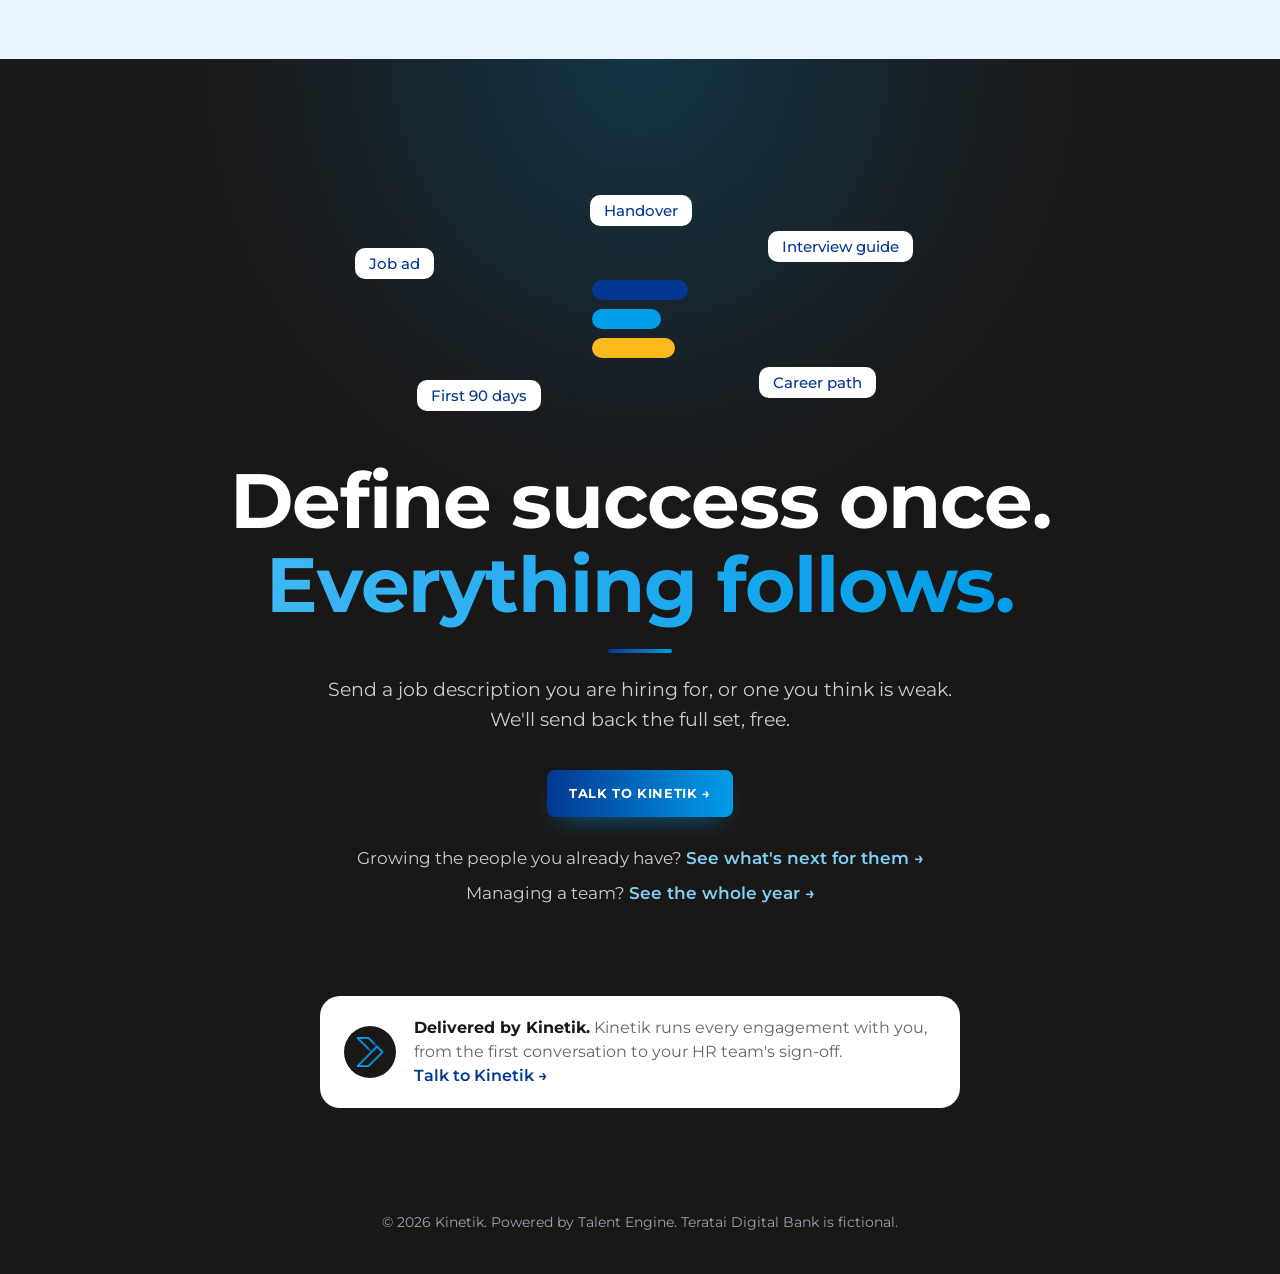
==== commit 9469bc75: "Rebuild from talent-engine-site eef2d6f: four-scrap cascade on desktop Co-Authored-By: Claude Opus 5" ====
--- a/index.html
+++ b/index.html
@@ -8,8 +8,13 @@
 <meta property="og:title" content="Kinetik — every role, one definition of success">
 <meta property="og:description" content="Write down what success looks like once. Every hiring and career artifact follows from it.">
 <meta property="og:url" content="https://kinetik.talent-engine.app/">
+<meta property="og:image" content="https://kinetik.talent-engine.app/kinetik-og-sm.png">
+<meta property="og:image:width" content="200">
+<meta property="og:image:height" content="200">
+<meta property="og:site_name" content="Kinetik">
 <meta property="og:type" content="website">
-<link rel="icon" href="kinetik-logo.png">
+<link rel="icon" href="kinetik-icon.png">
+<link rel="apple-touch-icon" href="kinetik-icon.png">
 <link rel="preconnect" href="https://fonts.googleapis.com">
 <link rel="preconnect" href="https://fonts.gstatic.com" crossorigin>
 <link href="https://fonts.googleapis.com/css2?family=Inter+Tight:wght@700;800&family=Inter:wght@400;500;600&family=Caveat:wght@500;600&display=swap" rel="stylesheet">
@@ -76,7 +81,7 @@
       <p class="lead">Most companies write the job ad, the interview, the onboarding and the promotion criteria at different times, by different people. So each one describes a different job, and nine months in nobody can say whether the hire worked.</p>
       <span class="note">sound familiar?</span>
     </div>
-    <div class="mess reveal" aria-hidden="true">
+    <div class="mess four reveal" aria-hidden="true">
       <div class="scrap s1"><span class="q">Rockstar?</span><b>Job ad</b><p>We're looking for a DevOps rockstar who thrives in a fast-paced environment!</p></div>
       <div class="scrap s2"><span class="q">Weakness?</span><b>Interview</b><p>Tell me about yourself. What is your greatest weakness?</p></div>
       <div class="scrap s3"><span class="q">Then what?</span><b>Onboarding</b><p>Week 1: collect laptop, read the wiki. Then get stuck in.</p></div>
--- a/site.css
+++ b/site.css
@@ -277,3 +277,12 @@
   .scrap p{overflow-wrap:anywhere}
   .note{white-space:normal;max-width:100%}
 }
+
+/* hiring page: four scraps, a diagonal cascade so none overlap on desktop (#45 follow-up) */
+@media (min-width:561px){
+  .problem .mess.four{height:500px}
+  .problem .mess.four .s1{left:0;top:0;bottom:auto;right:auto}
+  .problem .mess.four .s2{right:0;top:118px;bottom:auto;left:auto}
+  .problem .mess.four .s3{left:3%;top:240px;bottom:auto;right:auto}
+  .problem .mess.four .s4{right:2%;top:362px;bottom:auto;left:auto}
+}
